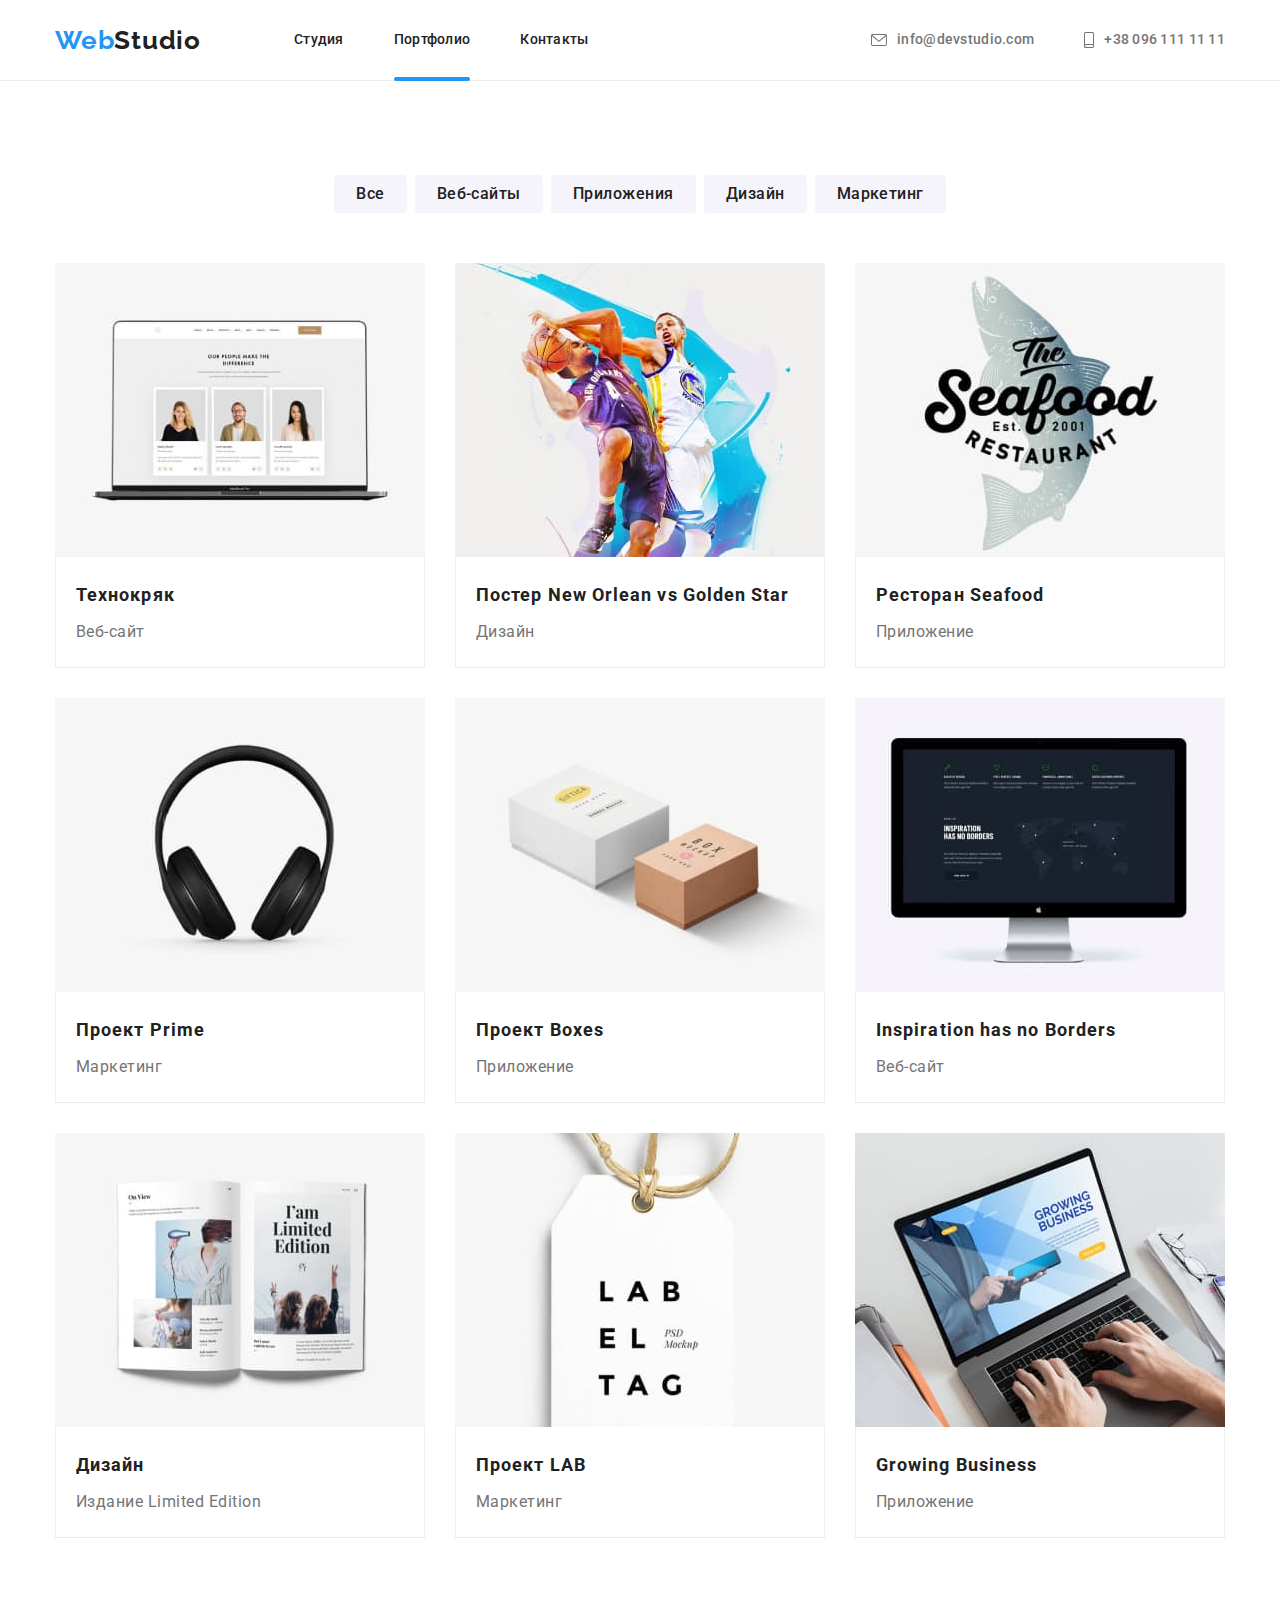
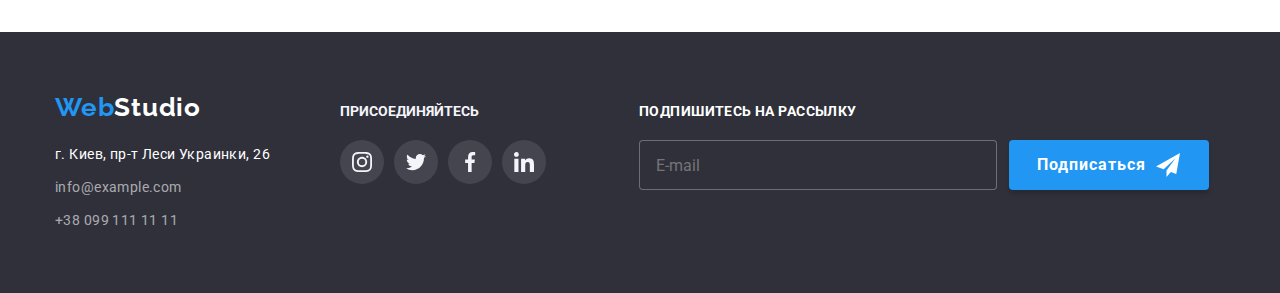
==== portfolio.html @ 57ca1002 "1111" ====
<!DOCTYPE html>
<html lang="ru">
  <head>
    <meta charset="UTF-8" />
    <meta http-equiv="X-UA-Compatible" content="IE=edge" />
    <meta name="viewport" content="width=device-width, initial-scale=1.0" />
    <link rel="preconnect" href="https://fonts.googleapis.com" />
    <link rel="preconnect" href="https://fonts.gstatic.com" crossorigin />
    <link
      href="https://fonts.googleapis.com/css2?family=Raleway:wght@700&family=Roboto:wght@400;500;700;900&display=swap"
      rel="stylesheet"
    />
    <link
      rel="stylesheet"
      href="https://cdn.jsdelivr.net/npm/modern-normalize@1.1.0/modern-normalize.min.css"
    />
    <link rel="stylesheet" href="./css/styles.css" />
    <title>Портфолио</title>
  </head>
  <body>
    <!-- Header -->
    <header class="header">
      <!-- logo -->
      <div class="header__container container">
        <nav class="page-nav">
          <a class="logo-style" href="./">Web<span class="logo-studio">Studio</span> </a>
          <!-- /Logo -->
          <ul class="menu">
            <li class="menu__item">
              <a class="menu__link" href="./index.html">Студия</a>
            </li>
            <li class="menu__item">
              <a class="menu__link current" href="./portfolio.html">Портфолио</a>
            </li>
            <li class="menu__item"><a class="menu__link" href="">Контакты</a></li>
          </ul>
        </nav>
        <ul class="contact">
          <li class="contact__item">
            <a class="contact__link" href="mailto:info@devstudio.com"
              ><svg class="contact__icon" width="16px" height="12px">
                <use href="./images/sprite/sprite.svg#email"></use></svg
              >info@devstudio.com</a
            >
          </li>
          <li class="contact__item">
            <a class="contact__link" href="tel:+380961111111"
              ><svg class="contact__icon" width="10px" height="16px">
                <use href="./images/sprite/sprite.svg#phone"></use></svg
              >+38 096 111 11 11</a
            >
          </li>
        </ul>
      </div>
    </header>
    <main>
      <section class="section">
        <div class="container">
          <h1 class="visually-hidden">Портфолио</h1>
          <ul class="btm-item">
            <li class="btm"><button class="style-btm-filter" type="button">Все</button></li>
            <li class="btm"><button class="style-btm-filter" type="button">Веб-сайты</button></li>
            <li class="btm"><button class="style-btm-filter" type="button">Приложения</button></li>
            <li class="btm"><button class="style-btm-filter" type="button">Дизайн</button></li>
            <li class="btm"><button class="style-btm-filter" type="button">Маркетинг</button></li>
          </ul>

          <ul class="content list">
            <li class="gallery-list">
              <a class="gallery-link link" href="">
                <div class="gallery-img-wrapper">
                  <img src="./images/portfolio/img.jpg" alt="ноутбук" width="370" height="295" />
                  <p class="overlay">
                    Ресурс предлагает комплексные предложения с разным уровнем функционала и
                    сервисов. Все это позволит посетителю получить исчерпывающие сведения о компании
                    или частном лице.
                  </p>
                </div>

                <div class="glr-board">
                  <h2 class="gallery-jpg">Технокряк</h2>
                  <p class="general-description">Веб-сайт</p>
                </div></a
              >
            </li>
            <li class="gallery-list">
              <a class="gallery-link link" href="">
                <div class="gallery-img-wrapper">
                  <img src="./images/portfolio/img2.jpg" alt="ноутбук" width="370" height="295" />
                  <p class="overlay">
                    Ресурс предлагает комплексные предложения с разным уровнем функционала и
                    сервисов. Все это позволит посетителю получить исчерпывающие сведения о компании
                    или частном лице.
                  </p>
                </div>
                <div class="glr-board">
                  <h2 class="gallery-jpg" lang="en">Постер New Orlean vs Golden Star</h2>
                  <p class="general-description">Дизайн</p>
                </div></a
              >
            </li>
            <li class="gallery-list">
              <a class="gallery-link link" href="">
                <div class="gallery-img-wrapper">
                  <img src="./images/portfolio/img3.jpg" alt="ноутбук" width="370" height="295" />
                  <p class="overlay">
                    Ресурс предлагает комплексные предложения с разным уровнем функционала и
                    сервисов. Все это позволит посетителю получить исчерпывающие сведения о компании
                    или частном лице.
                  </p>
                </div>
                <div class="glr-board">
                  <h2 class="gallery-jpg" lang="en">Ресторан Seafood</h2>
                  <p class="general-description">Приложение</p>
                </div></a
              >
            </li>
            <li class="gallery-list">
              <a class="gallery-link link" href="">
                <div class="gallery-img-wrapper">
                  <img src="./images/portfolio/img4.jpg" alt="ноутбук" width="370" height="295" />
                  <p class="overlay">
                    Ресурс предлагает комплексные предложения с разным уровнем функционала и
                    сервисов. Все это позволит посетителю получить исчерпывающие сведения о компании
                    или частном лице.
                  </p>
                </div>
                <div class="glr-board">
                  <h2 class="gallery-jpg" lang="en">Проект Prime</h2>
                  <p class="general-description">Маркетинг</p>
                </div></a
              >
            </li>
            <li class="gallery-list">
              <a class="gallery-link link" href="">
                <div class="gallery-img-wrapper">
                  <img src="./images/portfolio/img5.jpg" alt="ноутбук" width="370" height="295" />
                  <p class="overlay">
                    Ресурс предлагает комплексные предложения с разным уровнем функционала и
                    сервисов. Все это позволит посетителю получить исчерпывающие сведения о компании
                    или частном лице.
                  </p>
                </div>
                <div class="glr-board">
                  <h2 class="gallery-jpg" lang="en">Проект Boxes</h2>
                  <p class="general-description">Приложение</p>
                </div></a
              >
            </li>
            <li class="gallery-list">
              <a class="gallery-link link" href="">
                <div class="gallery-img-wrapper">
                  <img src="./images/portfolio/img6.jpg" alt="ноутбук" width="370" height="295" />
                  <p class="overlay">
                    Ресурс предлагает комплексные предложения с разным уровнем функционала и
                    сервисов. Все это позволит посетителю получить исчерпывающие сведения о компании
                    или частном лице.
                  </p>
                </div>
                <div class="glr-board">
                  <h2 class="gallery-jpg" lang="en">Inspiration has no Borders</h2>
                  <p class="general-description">Веб-сайт</p>
                </div></a
              >
            </li>
            <li class="gallery-list">
              <a class="gallery-link link" href="">
                <div class="gallery-img-wrapper">
                  <img src="./images/portfolio/img7.jpg" alt="ноутбук" width="370" height="295" />
                  <p class="overlay">
                    Ресурс предлагает комплексные предложения с разным уровнем функционала и
                    сервисов. Все это позволит посетителю получить исчерпывающие сведения о компании
                    или частном лице.
                  </p>
                </div>
                <div class="glr-board">
                  <h2 class="gallery-jpg">Дизайн</h2>
                  <p class="general-description" lang="en">Издание Limited Edition</p>
                </div></a
              >
            </li>
            <li class="gallery-list">
              <a class="gallery-link link" href="">
                <div class="gallery-img-wrapper">
                  <img src="./images/portfolio/img8.jpg" alt="ноутбук" width="370" height="295" />
                  <p class="overlay">
                    Ресурс предлагает комплексные предложения с разным уровнем функционала и
                    сервисов. Все это позволит посетителю получить исчерпывающие сведения о компании
                    или частном лице.
                  </p>
                </div>
                <div class="glr-board">
                  <h2 class="gallery-jpg" lang="en">Проект LAB</h2>
                  <p class="general-description">Маркетинг</p>
                </div></a
              >
            </li>
            <li class="gallery-list">
              <a class="gallery-link link" href="">
                <div class="gallery-img-wrapper">
                  <img src="./images/portfolio/img9.jpg" alt="ноутбук" width="370" height="295" />
                  <p class="overlay">
                    Ресурс предлагает комплексные предложения с разным уровнем функционала и
                    сервисов. Все это позволит посетителю получить исчерпывающие сведения о компании
                    или частном лице.
                  </p>
                </div>
                <div class="glr-board">
                  <h2 class="gallery-jpg" lang="en">Growing Business</h2>
                  <p class="general-description">Приложение</p>
                </div></a
              >
            </li>
          </ul>
        </div>
      </section>
    </main>
    <footer class="footer">
      <div class="podval container">
        <div>
          <a class="logo-style-footer link" href="/"
            >Web<span class="logo-studio-footer link">Studio</span>
          </a>
          <address class="address">
            <ul class="list">
              <li class="contact-item-footer">
                <a
                  class="contact-map link"
                  href="https://goo.gl/maps/9qmAzHa2wMczzQS48"
                  target="_blank"
                  rel="noopener noreferrer"
                >
                  г. Киев, пр-т Леси Украинки, 26
                </a>
              </li>
              <li class="contact-item-footer">
                <a class="contact-footer link" href="mailto:info@example.com">info@example.com</a>
              </li>
              <li class="contact-item-footer">
                <a class="contact-footer link" href="tel:+380991111111">+38 099 111 11 11</a>
              </li>
            </ul>
          </address>
        </div>
        <div class="fsocial-footer">
          <h3 class="fsocial-titel">присоединяйтесь</h3>
          <ul class="fsocial-list list">
            <li>
              <a href="" class="fsocial-link">
                <svg class="fsocial-icon" width="20px" height="20px">
                  <use href="./images/sprite/sprite.svg#instagram"></use>
                </svg>
              </a>
            </li>
            <li>
              <a href="" class="fsocial-link">
                <svg class="fsocial-icon" width="20px" height="20px">
                  <use href="./images/sprite/sprite.svg#twitter"></use>
                </svg>
              </a>
            </li>
            <li>
              <a href="" class="fsocial-link">
                <svg class="fsocial-icon" width="20px" height="20px">
                  <use href="./images/sprite/sprite.svg#facebook"></use>
                </svg>
              </a>
            </li>
            <li>
              <a href="" class="fsocial-link">
                <svg class="fsocial-icon" width="20px" height="20px">
                  <use href="./images/sprite/sprite.svg#linkedin"></use>
                </svg>
              </a>
            </li>
          </ul>
        </div>
        <div class="form-footer">
          <p class="mailing">подпишитесь на рассылку</p>
          <form class="subscribe">
            <input type="email" name="email" class="input-email" id="email" placeholder="E-mail" />
            <button class="btn" type="submit">
              Подписаться
              <svg class="icon-send" width="24px" height="24px">
                <use href="/images/sprite/sprite.svg#send"></use>
              </svg>
            </button>
          </form>
        </div>
      </div>
    </footer>
  </body>
</html>
---- css/styles.css ----
/* font-family: 'Raleway', sans-serif;
font-family: 'Roboto', sans-serif; */

:root {
  --primary-font: 'Roboto', sans-serif;
  --secondary-font: 'Raleway', sans-serif;
  --primary-text: #757575;
  --secondary-text: #212121;
  --accent-color: #2196f3;
  --secondary-text-white: #ffffff;
  --hover-color-btm: #188ce8;
  --primary-background-color: #ffffff;
  --secondory-background-color: #f5f4fa;
  --icon-color: #afb1b8;
  --transition-speed: 250ms cubic-bezier(0.4, 0, 0.2, 1);
}

body {
  font-family: var(--primary-font);
  color: var(--primary-text);
}
/* Utility */ /* Utility */ /* Utility */ /* Utility */ /* Utility */
a {
  text-decoration: none;
}

h1,
h2,
h3,
h4,
h5,
h6,
p {
  margin-top: 0;
  margin-bottom: 0;
}

ul,
ol {
  margin-top: 0;
  margin-bottom: 0;
  padding-left: 0;
  list-style: none;
}

img {
  display: block;
  max-width: 100%;
  height: auto;
}

button {
  cursor: pointer;
  border: 0;
}

.visually-hidden {
  position: absolute;
  white-space: nowrap;
  width: 1px;
  height: 1px;
  overflow: hidden;
  border: 0;
  padding: 0;
  clip: rect(0 0 0 0);
  clip-path: inset(50%);
  margin: -1px;
}

.container {
  width: 1200px;
  margin-left: auto;
  margin-right: auto;
  padding-left: 15px;
  padding-right: 15px;
}

/* Utility */ /* Utility */ /* Utility */ /* Utility */ /* Utility */

/* Logo */ /* Logo */ /* Logo */ /* Logo */ /* Logo */
.logo-style,
.logo-studio,
.logo-style-footer,
.logo-studio-footer {
  font-family: var(--secondary-font);
}

.logo-style {
  color: var(--accent-color);
}
.logo-studio {
  color: var(--secondary-text);
}

.logo-style-footer {
  color: var(--accent-color);
}
.logo-studio-footer {
  color: var(--secondary-text-white);
}
.logo-style {
  font-weight: 700;
  font-size: 26px;
  line-height: 1.19;
  letter-spacing: 0.03em;
}
.logo-studio {
  font-weight: 700;
  font-size: 26px;
  line-height: 1.19;
  letter-spacing: 0.03em;
}

/* /Logo */ /* /Logo */ /* /Logo */ /* /Logo */ /* /Logo */

/* header */ /* header */ /* header */ /* header */ /* header */
.menu-link:hover,
.menu-link:focus {
  color: var(--accent-color);
}

.header {
  border-bottom: 1px solid #ececec;
}

.header__container {
  display: flex;
  align-items: center;
}

.page-nav {
  display: flex;
  align-items: center;
}

.menu-link.current {
  color: var(--accent-color);
}

.current::after {
  position: absolute;
  content: '';
  left: 0;
  bottom: 0;
  border-radius: 2px;
  margin-bottom: -1px;
  width: 100%;
  height: 4px;
  background-color: var(--accent-color);
}

.menu {
  display: flex;
  align-items: center;
  margin-left: 93px;
}
.menu__link {
  display: block;
  position: relative;
  padding-top: 32px;
  padding-bottom: 32px;
  font-weight: 500;
  font-size: 14px;
  line-height: 1.14;
  letter-spacing: 0.02em;
  color: var(--secondary-text);
  transition: color var(--transition-speed);
}

.menu__item:not(:last-child) {
  margin-right: 50px;
}

/* /header */ /* /header */ /* /header */ /* /header */ /* /header */

/* Description */ /* Description */ /* Description */ /* Description */
.section {
  padding: 94px 0;
}
.description {
  display: flex;
  align-content: center;
  gap: 30px;
}
.description__item {
  width: 270px;
}

.description__icon {
  background-color: var(--secondory-background-color);
  height: 120px;
  display: flex;
  flex-wrap: wrap;
  align-content: center;
  justify-content: center;
  height: 120px;
  margin-bottom: 30px;
  border-radius: 4px;
}
.hero__titel {
  width: 696px;
  margin-left: auto;
  margin-right: auto;
  font-weight: 900;
  font-size: 44px;
  margin-bottom: 30px;
  line-height: 1.36;
  text-align: center;
  letter-spacing: 0.06em;
  text-transform: uppercase;

  color: var(--secondary-text-white);
}

.hero {
  max-width: 1600px;
  height: 600px;
  margin-left: auto;
  margin-right: auto;

  padding: 200px 0;
  text-align: center;
  background-image: linear-gradient(rgba(47, 48, 58, 0.4), rgba(47, 48, 58, 0.4)),
    url(../images/hero/hero.jpg);
  background-size: cover;
  background-color: #c4c4c4;
  background-position: center;
  background-repeat: no-repeat;
}

.hero__btm {
  display: inline-block;
  min-width: 200px;
  font-family: inherit;
  border-radius: 4px;
  padding: 10px 32px;
  border: transparent;
  font-weight: 700;
  font-size: 16px;
  line-height: 1.88;
  letter-spacing: 0.06em;
  align-items: center;
  text-align: center;
  background-color: var(--accent-color);
  color: var(--secondary-text-white);
  transition: background-color var(--transition-speed), color 250ms var(--transition-speed);
}

.hero__btm:hover,
.hero__btm:focus {
  background-color: var(--hover-color-btm);
  color: var(--secondary-text-white);
}
.description__hdr {
  margin-bottom: 10px;
  font-weight: 700;
  font-size: 14px;
  line-height: 1.14;
  letter-spacing: 0.03em;
  text-transform: uppercase;
  color: var(--secondary-text);
}

.description__text {
  font-size: 14px;
  line-height: 1.71;
  letter-spacing: 0.03em;
}

/* Description */ /* Description */ /* Description */ /* Description */

/* About */ /* About */ /* About */ /* About */ /* About */ /* About */

.about__titel {
  margin-bottom: 50px;
  font-weight: 700;
  font-size: 36px;
  line-height: 1.166;
  text-align: center;
  letter-spacing: 0.03em;
  color: var(--secondary-text);
}

.about-list {
  display: flex;
  gap: 30px;
}
.about {
  padding-top: 0;
}

.overlay-open {
  position: relative;
}

.overlay-about {
  position: absolute;
  display: flex;
  justify-content: center;
  align-items: center;
  bottom: 0;
  left: 0;
  width: 100%;
  height: 70px;
  font-weight: 700;
  font-size: 14px;
  line-height: 16px;
  text-align: center;
  letter-spacing: 0.03em;
  text-transform: uppercase;
  color: var(--secondary-text-white);
  background: rgba(47, 48, 58, 0.8);
}

/* About */ /* About */ /* About */ /* About */ /* About */ /* About */

/* Team */ /* Team */ /* Team */ /* Team */ /* Team */ /* Team */ /* Team */

.team {
  background: #f5f4fa;
}
.team-jpg {
  display: flex;
  align-content: center;
  gap: 30px;
}

.team-name {
  margin-bottom: 10px;
  font-weight: 500;
  font-size: 16px;
  line-height: 1.19;
  text-align: center;
  letter-spacing: 0.03em;
  color: var(--secondary-text);
}

.team-social-link {
  display: flex;
  justify-content: center;
  align-items: center;
  width: 44px;
  height: 44px;
  border-radius: 50%;
  background-color: var(--primary-background-color);
  transition: background-color var(--transition-speed);
}

.team-icon {
  fill: var(--icon-color);
  transition: fill var(--transition-speed);
}

.team-social-link:hover,
.team-social-link:focus {
  background: var(--accent-color);
}

.team-social-link:hover .team-icon,
.team-social-link:focus .team-icon {
  fill: var(--primary-background-color);
}

.team-social {
  display: flex;
  justify-content: center;
  gap: 10px;
}
.team-padding {
  padding-top: 30px;
  padding-bottom: 30px;
}

.team-job {
  margin-bottom: 16px;
  font-size: 16px;
  line-height: 1.19;
  text-align: center;
  letter-spacing: 0.03em;
}
.team-social-item {
  box-shadow: 0px 1px 3px rgba(0, 0, 0, 0.12), 0px 1px 1px rgba(0, 0, 0, 0.14),
    0px 2px 1px rgba(0, 0, 0, 0.2);
  border-radius: 0px 0px 4px 4px;
  background: #ffffff;
}

/* Team */ /* Team */ /* Team */ /* Team */ /* Team */ /* Team */ /* Team */

/* Client */ /* Client */ /* Client */ /* Client */ /* Client */ /* Client */
.client {
  display: flex;
  justify-content: center;
  gap: 30px;
}

.client-link {
  display: flex;
  flex-wrap: wrap;
  align-content: center;
  justify-content: center;
  border: 1px solid #afb1b8;
  border-radius: 4px;
  width: 100%;
  height: 100%;
  transition: border var(--transition-speed);
}

.client-list {
  width: 170px;
  height: 92px;
}

.client-logo {
  fill: var(--icon-color);
  transition: fill var(--transition-speed);
}

.client-link:hover .client-logo,
.client-link:focus .client-logo {
  fill: var(--accent-color);
}

.client-link:hover,
.client-link:focus {
  fill: var(--accent-color);
  border: 1px solid var(--accent-color);
}

/* Client */ /* Client */ /* Client */ /* Client */ /* Client */ /* Client */

/* contact */ /* contact */ /* contact */ /* contact */ /* contact */

.contact__link {
  display: flex;
  align-items: center;
  padding-top: 32px;
  padding-bottom: 32px;
  font-weight: 500;
  font-size: 14px;
  line-height: 1.14;
  letter-spacing: 0.02em;
  color: var(--primary-text);
  transition: color var(--transition-speed);
}

.contact {
  display: flex;
  margin-left: auto;
}

.contact__icon {
  margin-right: 10px;
  fill: currentColor;
}

.contact__item + .contact__item {
  margin-left: 50px;
}

.contact:hover,
.contact:focus {
  color: var(--accent-color);
}

.contact-footer:hover,
.contact-footer:focus {
  color: var(--accent-color);
}

.contact-map:hover,
.contact-map:focus {
  color: var(--accent-color);
}

/* contact */ /* contact */ /* contact */ /* contact */ /* contact */

/* footer */ /* footer */ /* footer */ /* footer */ /* footer */ /* footer */
.address {
  font-style: normal;
  margin-top: 20px;
}

.footer {
  background-color: #2f303a;
  padding-top: 60px;
  padding-bottom: 60px;
}

.logo-style-footer {
  display: block;
  padding: 0;
  margin-bottom: 20px;
  font-weight: 700;
  font-size: 26px;
  line-height: 1.19;
  letter-spacing: 0.03em;
}
.logo-studio-footer {
  font-weight: 700;
  font-size: 26px;
  line-height: 1.19;
  letter-spacing: 0.03em;
}

.contact-map {
  font-size: 14px;
  line-height: 1.71;
  letter-spacing: 0.03em;
  color: var(--secondary-text-white);
  transition: color var(--transition-speed);
}

.contact-footer {
  font-size: 14px;
  line-height: 1.71;
  letter-spacing: 0.03em;

  color: rgba(255, 255, 255, 0.6);
  transition: color var(--transition-speed);
}
.contact-item-footer:not(:last-child) {
  margin-bottom: 9px;
}

.podval {
  display: flex;
  align-items: baseline;
}

.fsocial-footer {
  margin-left: 70px;
}

.fsocial-titel {
  display: block;
  font-weight: 700;
  margin-bottom: 20px;
  font-size: 14px;
  line-height: 1.14;
  text-transform: uppercase;
  font-style: normal;
  color: var(--secondory-background-color);
}

.fsocial-list {
  display: flex;
  justify-content: center;
  gap: 10px;
}

.fsocial-link {
  display: flex;
  align-content: center;
  justify-content: center;
  flex-wrap: wrap;
  width: 44px;
  height: 44px;
  border-radius: 50%;
  background: rgba(255, 255, 255, 0.1);
  fill: var(--secondory-background-color);
  transition: background-color var(--transition-speed), color var(--transition-speed);
}

.fsocial-link:hover,
.fsocial-link:focus {
  background-color: var(--accent-color);
}

.form-footer {
  display: block;
  align-items: center;
  margin-left: 93px;
}

.mailing {
  display: block;
  font-weight: 700;
  font-size: 14px;
  line-height: 1.14;
  letter-spacing: 0.03em;
  text-transform: uppercase;
  color: var(--secondary-text-white);
  margin-bottom: 20px;
}

.subscribe {
  display: flex;
  align-items: center;
  justify-content: center;
}

.input-email {
  width: 358px;
  height: 50px;
  padding-left: 42px;
  background-color: #2f303a;
  border: 1px solid rgba(255, 255, 255, 0.3);
  border-radius: 4px;
  padding-top: 15px;
  padding-bottom: 15px;
  padding-left: 16px;
  color: #ffffff;
}

.input-email:focus {
  outline: none;
}

.btn {
  display: flex;
  padding: 10px 28px;
  align-self: center;
  margin: auto;
  margin-left: 12px;
  font-weight: 700;
  font-size: 16px;
  line-height: 1.88;
  border: transparent;
  border-radius: 4px;
  align-items: center;
  text-align: center;
  letter-spacing: 0.06em;
  background-color: var(--accent-color);
  color: var(--secondary-text-white);
  box-shadow: 0px 4px 4px rgba(0, 0, 0, 0.15);
  width: 200px;
  transition: background-color var(--transition-speed), color var(--transition-speed),
    box-shadow var(--transition-speed);
}

.btn:hover,
.btn:focus {
  background-color: var(--hover-color-btm);
  color: var(--secondary-text-white);
}

.icon-send {
  margin-left: 10px;
}

.footer-size {
  flex-grow: 1;
}

.text-form {
  font-weight: 700;
  font-size: 20px;
  line-height: 23px;
  text-align: center;
  letter-spacing: 0.03em;
  color: var(--secondary-text);
  margin-bottom: 12px;
}

/* footer */ /* footer */ /* footer */ /* footer */ /* footer */ /* footer */

/* PORTFOLIO */ /* PORTFOLIO */ /* PORTFOLIO */ /* PORTFOLIO */ /* PORTFOLIO */ /* PORTFOLIO */

.style-btm-filter:hover,
.style-btm-filter:focus {
  box-shadow: 0px 3px 1px rgba(0, 0, 0, 0.1), 0px 1px 2px rgba(0, 0, 0, 0.08),
    0px 2px 2px rgba(0, 0, 0, 0.12);
  border-radius: 4px;
  background-color: var(--accent-color);
  color: var(--secondary-text-white);
}

.style-btm-filter {
  background: #f5f4fa;
  border-radius: 4px;
  padding: 6px 22px 6px 22px;
  border: transparent;
  font-weight: 500;
  font-size: 16px;
  line-height: 1.62;
  text-align: center;
  letter-spacing: 0.03em;
  color: var(--secondary-text);
  transition: background-color var(--transition-speed), color var(--transition-speed),
    box-shadow var(--transition-speed);
}

.gallery-jpg {
  margin-bottom: 4px;
  font-weight: 700;
  font-size: 18px;
  line-height: 2;
  letter-spacing: 0.06em;
  color: var(--secondary-text);
}

.general-description {
  font-size: 16px;
  line-height: 1.88;
  letter-spacing: 0.03em;
  color: var(--primary-text);
}

.btm-item {
  display: flex;
  justify-content: center;
  margin-bottom: 50px;
  gap: 8px;
}
.content {
  display: flex;
  gap: 30px;
  flex-wrap: wrap;
  align-items: center;
}

.glr-board {
  border: 1px solid #eeeeee;
  border-top: none;
  padding: 20px 20px;
}

.gallery-link:hover,
.gallery-link:focus {
  display: block;
  background: #ffffff;
  box-shadow: 0px 1px 1px rgba(0, 0, 0, 0.12), 0px 4px 4px rgba(0, 0, 0, 0.06),
    1px 4px 6px rgba(0, 0, 0, 0.16);
}

.gallery-link {
  transition: box-shadow var(--transition-speed);
}

.gallery-img-wrapper {
  position: relative;
  overflow: hidden;
}

.gallery-img-wrapper {
  display: block;
}

.overlay {
  position: absolute;
  left: 0;
  top: 0;
  width: 100%;
  height: 100%;
  padding: 63px 24px;
  overflow: auto;
  font-weight: 400;
  font-size: 18px;
  line-height: 1.56;
  letter-spacing: 0.03em;
  color: var(--secondary-text-white);
  background: rgba(33, 150, 243, 0.9);
  transform: translate(0, 100%);
  transition: transform var(--transition-speed);
}

.gallery-link:hover .overlay,
.gallery-link:focus .overlay {
  transform: translate(0, 0);
}
/* PORTFOLIO */ /* PORTFOLIO */ /* PORTFOLIO */ /* PORTFOLIO */ /* PORTFOLIO */ /* PORTFOLIO */

/* modal */ /* modal */ /* modal */ /* modal */ /* modal */ /* modal */
.backdrop {
  position: fixed;
  display: flex;
  justify-content: center;
  align-items: center;
  top: 0;
  left: 0;
  z-index: 1000;
  height: 100%;
  width: 100%;
  background: rgba(0, 0, 0, 0.2);
  transition: opacity var(--transition-speed), visibility var(--transition-speed),
    transform var(--transition-speed);
}
.backdrop.is-hidden {
  opacity: 0;
  visibility: hidden;
  pointer-events: none;
  transform: scale(0.8);
}

.modal {
  position: absolute;
  top: 50%;
  left: 50%;
  transform: translate(-50%, -50%);
  width: 528px;
  height: 581px;
  background-color: var(--primary-background-color);
  box-shadow: 0px 1px 3px rgba(0, 0, 0, 0.12), 0px 1px 1px rgba(0, 0, 0, 0.14),
    0px 2px 1px rgba(0, 0, 0, 0.2);
  border-radius: 4px;
  padding: 40px;
}

.close-btm {
  position: absolute;
  display: flex;
  justify-content: center;
  align-items: center;
  top: 8px;
  right: 8px;
  width: 30px;
  height: 30px;
  border-radius: 50%;
  background-color: transparent;
  background: #ffffff;
  border: 1px solid rgba(0, 0, 0, 0.1);
  padding: 0;
}

.close-btm:hover .modal-icon-close,
.close-btm:focus .modal-icon-close {
  fill: var(--accent-color);
  transition: var(--transition-speed);
}

.modal-icon-close {
  fill: #000000;
}
/* modal */ /* modal */ /* modal */ /* modal */ /* modal */ /* modal */

/* Modal-style */ /* Modal-style */ /* Modal-style */ /* Modal-style */

.modal-form {
  display: flex;
  flex-direction: column;
}

.form-input {
  display: block;
  width: 100%;
  height: 40px;
  border: 1px solid rgba(33, 33, 33, 0.2);
  border-radius: 4px;
  padding-left: 42px;
  transition: border-color var(--transition-speed);
}

.form-name {
  display: block;
  margin-bottom: 4px;
  font-weight: 400;
  font-size: 12px;
  line-height: 1.16;
  letter-spacing: 0.01em;
  color: var(--primary-text);
}

.form-lable {
  margin-bottom: 10px;
}

.text-link {
  font-weight: 400;
  font-size: 14px;
  line-height: 1.71;
  letter-spacing: 0.03em;
  text-decoration-line: underline;
  color: var(--accent-color);
}

.form-modal-icon {
  position: relative;
  display: block;
}

.modal-icon {
  position: absolute;
  left: 12px;
  top: 50%;
  transform: translate(0, -50%);
  display: block;
  transition: fill var(--transition-speed);
}

.form-input:focus {
  outline: none;
  border-color: var(--accent-color);
}

.form-input:focus + .modal-icon {
  fill: var(--accent-color);
}

.form-texterea {
  display: block;
  resize: none;
  width: 100%;
  height: 120px;
  padding: 12px 16px;
  outline: none;
  transition: border-color var(--transition-speed);
  border-radius: 4px;
  border: 1px solid rgba(33, 33, 33, 0.2);
  margin-bottom: 20px;
}

.form-texterea::placeholder {
  font-size: 12px;
  line-height: 14px;
  letter-spacing: 0.01em;
  color: rgba(117, 117, 117, 0.5);
}

.form-texterea:focus {
  border-color: var(--accent-color);
}

.form-check-desk::before {
  display: block;
  width: 16px;
  height: 15px;
  border: 2px solid var(--secondary-text);
  content: '';
  cursor: pointer;
  margin-right: 7px;
  box-shadow: 0px 4px 4px rgba(0, 0, 0, 0.25);
  background-repeat: no-repeat;
  background-size: 16px 15px;
  transition: box-shadow var(--transition-speed);
}

.form-checkbox:checked + .form-check-desk::before {
  background-image: url(../images/sprite/check.svg);
  background-color: #2196f3;
  background-position: center;
  box-shadow: var(--transition-speed), background-image var(--transition-speed),
    background-color var(--transition-speed);
  border-color: var(--accent-color);
}

.form-checkbox:focus + .form-check-desk::before {
  border-color: var(--accent-color);
  outline: none;
  transition: border-color var(--transition-speed);
}

.form-check-desk {
  display: flex;
  align-items: center;
  justify-content: center;
  font-weight: 400;
  font-size: 14px;
  line-height: 1.71;
  letter-spacing: 0.03em;
  margin-bottom: 30px;
}

.btm-form-submit {
  display: inline-block;
  min-width: 200px;
  font-family: inherit;
  border-radius: 4px;
  padding: 10px 32px;
  border: transparent;
  font-weight: 700;
  font-size: 16px;
  line-height: 1.88;
  letter-spacing: 0.06em;
  align-self: center;
  text-align: center;
  background-color: var(--accent-color);
  color: var(--secondary-text-white);
  box-shadow: 0px 4px 4px rgba(0, 0, 0, 0.15);
  transition: background-color var(--transition-speed), color var(--transition-speed),
    box-shadow var(--transition-speed);
}

.btm-form-submit:hover,
.btm-form-submit:focus {
  background-color: var(--hover-color-btm);
  color: var(--secondary-text-white);
  box-shadow: 0px 4px 4px rgba(0, 0, 0, 0.15);
}
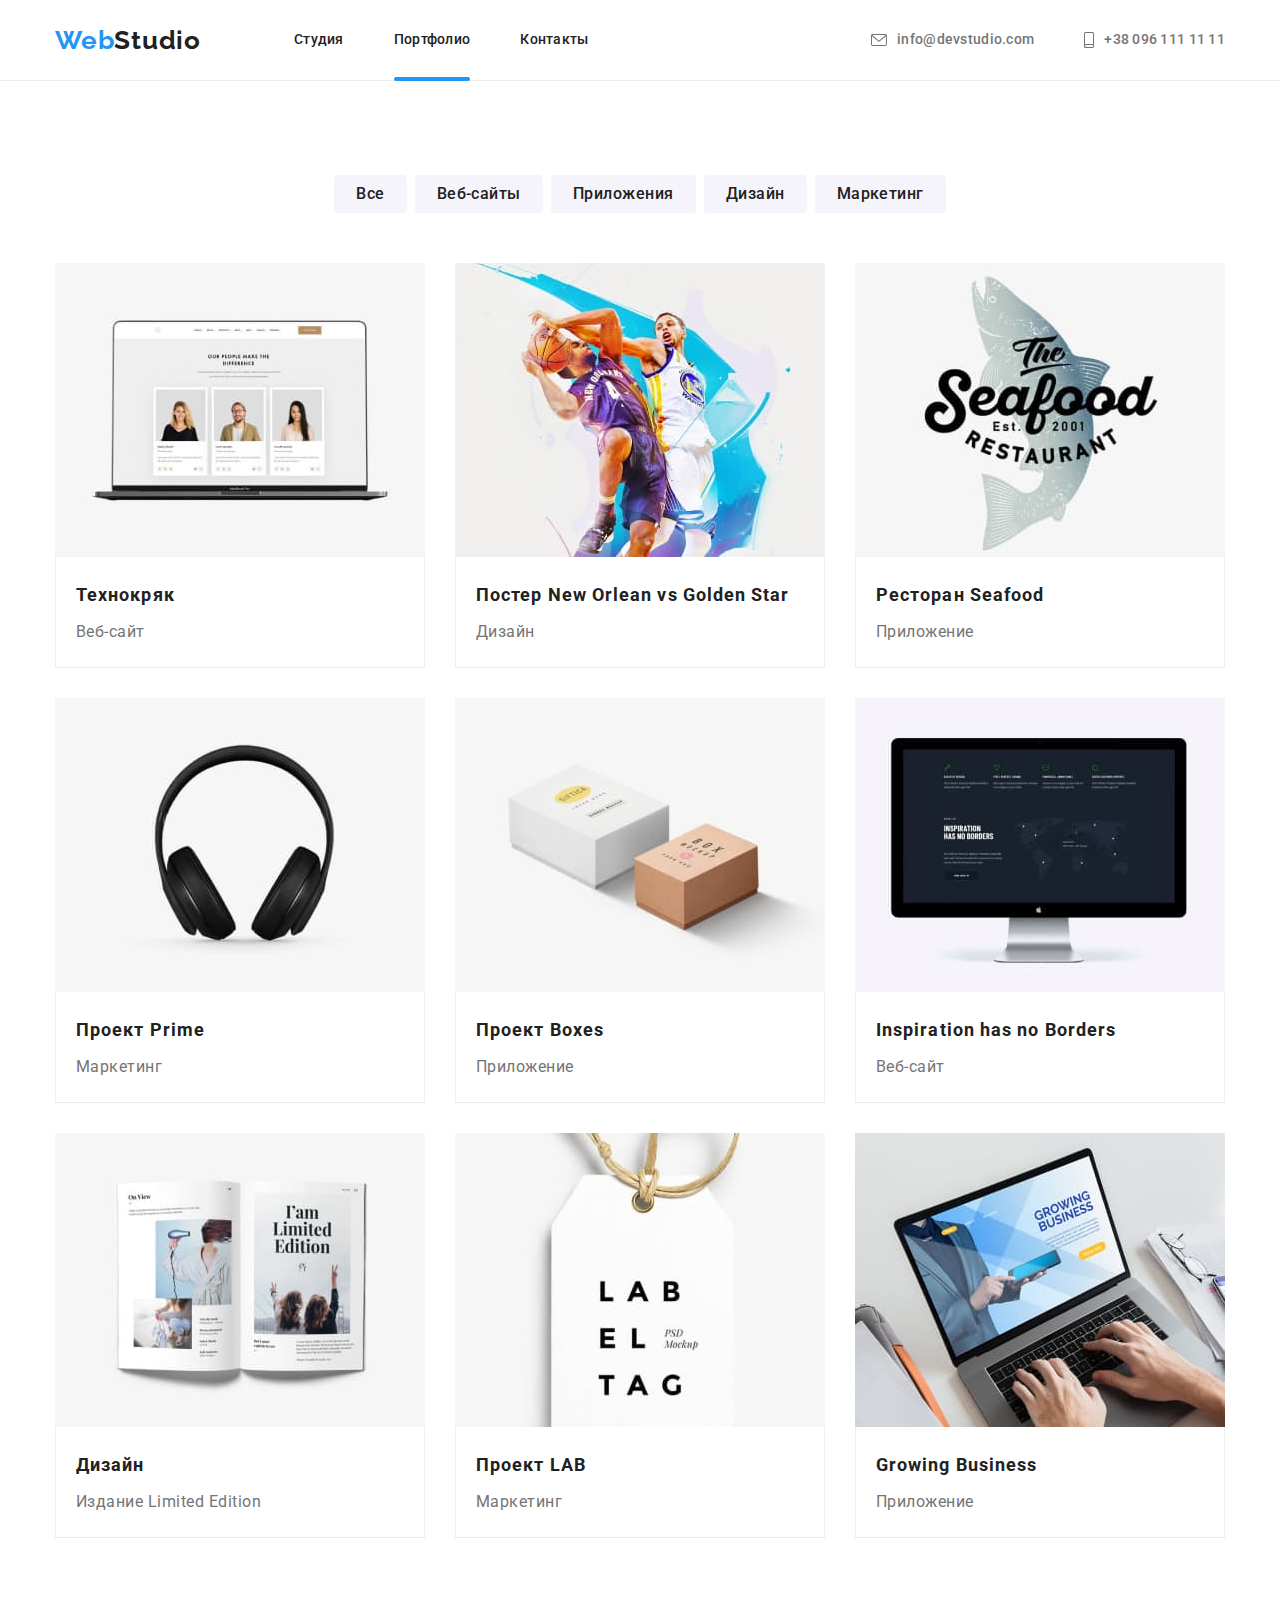
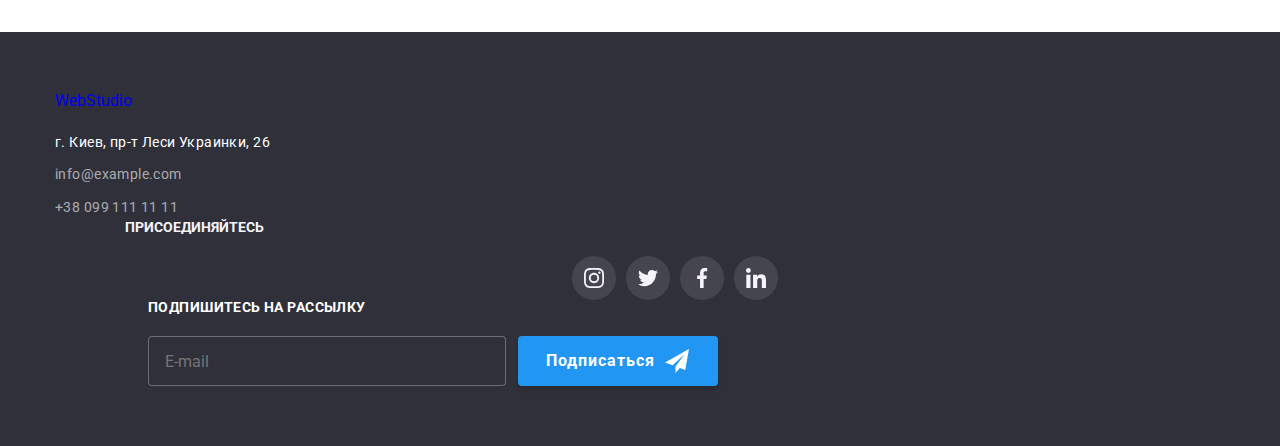
==== commit 42b735b2: "111" ====
--- a/portfolio.html
+++ b/portfolio.html
@@ -22,8 +22,8 @@
     <header class="header">
       <!-- logo -->
       <div class="header__container container">
-        <nav class="page-nav">
-          <a class="logo-style" href="./">Web<span class="logo-studio">Studio</span> </a>
+        <nav class="logo">
+          <a class="logo__style" href="./">Web<span class="logo__studio">Studio</span> </a>
           <!-- /Logo -->
           <ul class="menu">
             <li class="menu__item">
@@ -35,6 +35,7 @@
             <li class="menu__item"><a class="menu__link" href="">Контакты</a></li>
           </ul>
         </nav>
+
         <ul class="contact">
           <li class="contact__item">
             <a class="contact__link" href="mailto:info@devstudio.com"
--- a/css/styles.css
+++ b/css/styles.css
@@ -75,36 +75,40 @@
   padding-right: 15px;
 }
 
+.section {
+  padding: 94px 0;
+}
+
 /* Utility */ /* Utility */ /* Utility */ /* Utility */ /* Utility */
 
 /* Logo */ /* Logo */ /* Logo */ /* Logo */ /* Logo */
-.logo-style,
-.logo-studio,
-.logo-style-footer,
-.logo-studio-footer {
+.logo__style,
+.logo__studio,
+.footer__logo,
+.footer__logo--studio {
   font-family: var(--secondary-font);
 }
 
-.logo-style {
+.logo__style {
   color: var(--accent-color);
 }
-.logo-studio {
+.logo__studio {
   color: var(--secondary-text);
 }
 
-.logo-style-footer {
+.footer__logo {
   color: var(--accent-color);
 }
-.logo-studio-footer {
-  color: var(--secondary-text-white);
-}
-.logo-style {
+.footer__logo--studio {
+  color: var(--secondary-text-white);
+}
+.logo__style {
   font-weight: 700;
   font-size: 26px;
   line-height: 1.19;
   letter-spacing: 0.03em;
 }
-.logo-studio {
+.logo__studio {
   font-weight: 700;
   font-size: 26px;
   line-height: 1.19;
@@ -128,7 +132,7 @@
   align-items: center;
 }
 
-.page-nav {
+.logo {
   display: flex;
   align-items: center;
 }
@@ -271,7 +275,7 @@
 
 /* About */ /* About */ /* About */ /* About */ /* About */ /* About */
 
-.about__titel {
+.section__title {
   margin-bottom: 50px;
   font-weight: 700;
   font-size: 36px;
@@ -281,19 +285,24 @@
   color: var(--secondary-text);
 }
 
-.about-list {
+.about {
   display: flex;
   gap: 30px;
 }
-.about {
+
+/* .about__item:not(:last-child) {
+  margin-right: 30px;
+} */
+
+.about-padding {
   padding-top: 0;
 }
 
-.overlay-open {
+.about__img {
   position: relative;
 }
 
-.overlay-about {
+.about__text {
   position: absolute;
   display: flex;
   justify-content: center;
@@ -316,16 +325,16 @@
 
 /* Team */ /* Team */ /* Team */ /* Team */ /* Team */ /* Team */ /* Team */
 
+.team--background {
+  background: #f5f4fa;
+}
 .team {
-  background: #f5f4fa;
-}
-.team-jpg {
   display: flex;
   align-content: center;
   gap: 30px;
 }
 
-.team-name {
+.team__name {
   margin-bottom: 10px;
   font-weight: 500;
   font-size: 16px;
@@ -335,7 +344,7 @@
   color: var(--secondary-text);
 }
 
-.team-social-link {
+.team__link {
   display: flex;
   justify-content: center;
   align-items: center;
@@ -346,39 +355,39 @@
   transition: background-color var(--transition-speed);
 }
 
-.team-icon {
+.team__svg {
   fill: var(--icon-color);
   transition: fill var(--transition-speed);
 }
 
-.team-social-link:hover,
-.team-social-link:focus {
+.team__link:hover,
+.team__link:focus {
   background: var(--accent-color);
 }
 
-.team-social-link:hover .team-icon,
-.team-social-link:focus .team-icon {
+.team__link:hover .team__svg,
+.team__link:focus .team__svg {
   fill: var(--primary-background-color);
 }
 
-.team-social {
+.team__social {
   display: flex;
   justify-content: center;
   gap: 10px;
 }
-.team-padding {
+.team__card {
   padding-top: 30px;
   padding-bottom: 30px;
 }
 
-.team-job {
+.team__job {
   margin-bottom: 16px;
   font-size: 16px;
   line-height: 1.19;
   text-align: center;
   letter-spacing: 0.03em;
 }
-.team-social-item {
+.team__item {
   box-shadow: 0px 1px 3px rgba(0, 0, 0, 0.12), 0px 1px 1px rgba(0, 0, 0, 0.14),
     0px 2px 1px rgba(0, 0, 0, 0.2);
   border-radius: 0px 0px 4px 4px;
@@ -394,7 +403,7 @@
   gap: 30px;
 }
 
-.client-link {
+.client__link {
   display: flex;
   flex-wrap: wrap;
   align-content: center;
@@ -406,23 +415,23 @@
   transition: border var(--transition-speed);
 }
 
-.client-list {
+.client__list {
   width: 170px;
   height: 92px;
 }
 
-.client-logo {
+.client__logo {
   fill: var(--icon-color);
   transition: fill var(--transition-speed);
 }
 
-.client-link:hover .client-logo,
-.client-link:focus .client-logo {
+.client__link:hover .client__logo,
+.client__link:focus .client__logo {
   fill: var(--accent-color);
 }
 
-.client-link:hover,
-.client-link:focus {
+.client__link:hover,
+.client__link:focus {
   fill: var(--accent-color);
   border: 1px solid var(--accent-color);
 }
@@ -487,7 +496,7 @@
   padding-bottom: 60px;
 }
 
-.logo-style-footer {
+.footer__logo {
   display: block;
   padding: 0;
   margin-bottom: 20px;
@@ -496,7 +505,7 @@
   line-height: 1.19;
   letter-spacing: 0.03em;
 }
-.logo-studio-footer {
+.footer__logo--studio {
   font-weight: 700;
   font-size: 26px;
   line-height: 1.19;
@@ -523,7 +532,7 @@
   margin-bottom: 9px;
 }
 
-.podval {
+.footer__row {
   display: flex;
   align-items: baseline;
 }
@@ -639,7 +648,7 @@
   margin-left: 10px;
 }
 
-.footer-size {
+.footer__size {
   flex-grow: 1;
 }
 
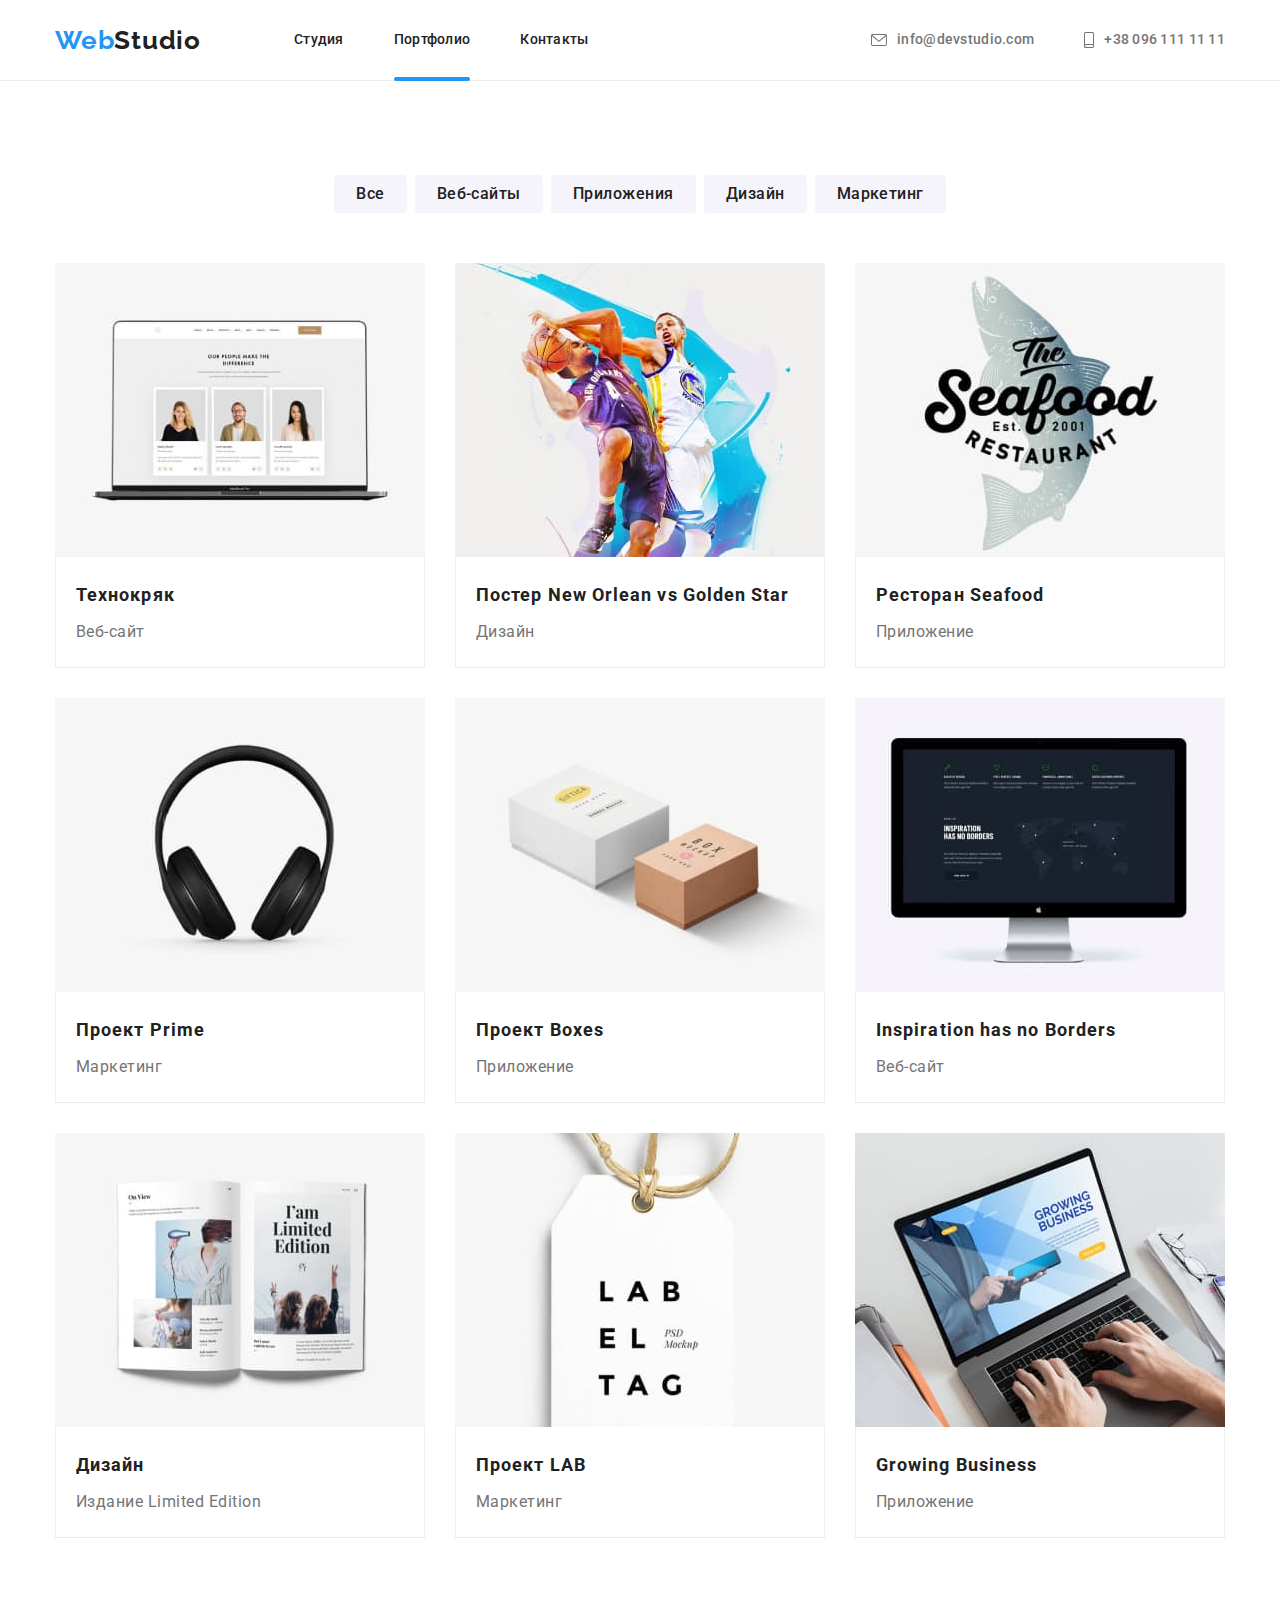
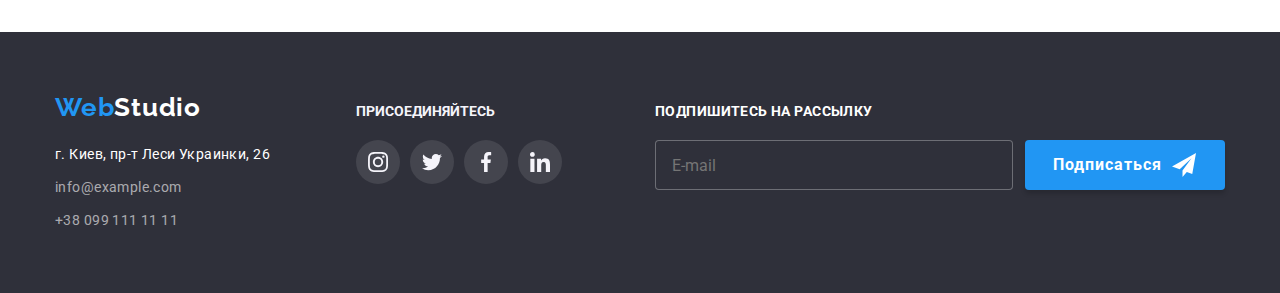
==== commit 7a34faf1: "footer" ====
--- a/portfolio.html
+++ b/portfolio.html
@@ -217,16 +217,14 @@
       </section>
     </main>
     <footer class="footer">
-      <div class="podval container">
-        <div>
-          <a class="logo-style-footer link" href="/"
-            >Web<span class="logo-studio-footer link">Studio</span>
-          </a>
+      <div class="footer__row container">
+        <div class="footer__size">
+          <a class="footer__logo" href="/">Web<span class="footer__logo--studio">Studio</span> </a>
           <address class="address">
-            <ul class="list">
-              <li class="contact-item-footer">
+            <ul>
+              <li class="footer__item">
                 <a
-                  class="contact-map link"
+                  class="footer__map"
                   href="https://goo.gl/maps/9qmAzHa2wMczzQS48"
                   target="_blank"
                   rel="noopener noreferrer"
@@ -234,56 +232,62 @@
                   г. Киев, пр-т Леси Украинки, 26
                 </a>
               </li>
-              <li class="contact-item-footer">
-                <a class="contact-footer link" href="mailto:info@example.com">info@example.com</a>
+              <li class="footer__item">
+                <a class="footer__contact" href="mailto:info@example.com">info@example.com</a>
               </li>
-              <li class="contact-item-footer">
-                <a class="contact-footer link" href="tel:+380991111111">+38 099 111 11 11</a>
+              <li class="footer__item">
+                <a class="footer__contact" href="tel:+380991111111">+38 099 111 11 11</a>
               </li>
             </ul>
           </address>
         </div>
-        <div class="fsocial-footer">
-          <h3 class="fsocial-titel">присоединяйтесь</h3>
-          <ul class="fsocial-list list">
-            <li>
-              <a href="" class="fsocial-link">
-                <svg class="fsocial-icon" width="20px" height="20px">
+        <div class="footer__social">
+          <h3 class="footer__titel">присоединяйтесь</h3>
+          <ul class="footer__list">
+            <li>
+              <a href="" class="footer__link">
+                <svg class="footer__icon" width="20px" height="20px">
                   <use href="./images/sprite/sprite.svg#instagram"></use>
                 </svg>
               </a>
             </li>
             <li>
-              <a href="" class="fsocial-link">
-                <svg class="fsocial-icon" width="20px" height="20px">
+              <a href="" class="footer__link">
+                <svg class="footer__icon" width="20px" height="20px">
                   <use href="./images/sprite/sprite.svg#twitter"></use>
                 </svg>
               </a>
             </li>
             <li>
-              <a href="" class="fsocial-link">
-                <svg class="fsocial-icon" width="20px" height="20px">
+              <a href="" class="footer__link">
+                <svg class="footer__icon" width="20px" height="20px">
                   <use href="./images/sprite/sprite.svg#facebook"></use>
                 </svg>
               </a>
             </li>
             <li>
-              <a href="" class="fsocial-link">
-                <svg class="fsocial-icon" width="20px" height="20px">
+              <a href="" class="footer__link">
+                <svg class="footer__icon" width="20px" height="20px">
                   <use href="./images/sprite/sprite.svg#linkedin"></use>
                 </svg>
               </a>
             </li>
           </ul>
         </div>
-        <div class="form-footer">
-          <p class="mailing">подпишитесь на рассылку</p>
+        <div class="footer__form">
+          <p class="footer__mailing">подпишитесь на рассылку</p>
           <form class="subscribe">
-            <input type="email" name="email" class="input-email" id="email" placeholder="E-mail" />
+            <input
+              type="email"
+              name="email"
+              class="subscribe__email"
+              id="email"
+              placeholder="E-mail"
+            />
             <button class="btn" type="submit">
               Подписаться
-              <svg class="icon-send" width="24px" height="24px">
-                <use href="/images/sprite/sprite.svg#send"></use>
+              <svg class="subscribe__icon" width="24px" height="24px">
+                <use href="./images/sprite/sprite.svg#send"></use>
               </svg>
             </button>
           </form>
--- a/css/styles.css
+++ b/css/styles.css
@@ -294,7 +294,7 @@
   margin-right: 30px;
 } */
 
-.about-padding {
+.about--padding {
   padding-top: 0;
 }
 
@@ -472,13 +472,13 @@
   color: var(--accent-color);
 }
 
-.contact-footer:hover,
-.contact-footer:focus {
+.footer__contact:hover,
+.footer__contact:focus {
   color: var(--accent-color);
 }
 
-.contact-map:hover,
-.contact-map:focus {
+.footer__map:hover,
+.footer__map:focus {
   color: var(--accent-color);
 }
 
@@ -512,7 +512,7 @@
   letter-spacing: 0.03em;
 }
 
-.contact-map {
+.footer__map {
   font-size: 14px;
   line-height: 1.71;
   letter-spacing: 0.03em;
@@ -520,7 +520,7 @@
   transition: color var(--transition-speed);
 }
 
-.contact-footer {
+.footer__contact {
   font-size: 14px;
   line-height: 1.71;
   letter-spacing: 0.03em;
@@ -528,7 +528,7 @@
   color: rgba(255, 255, 255, 0.6);
   transition: color var(--transition-speed);
 }
-.contact-item-footer:not(:last-child) {
+.footer__item:not(:last-child) {
   margin-bottom: 9px;
 }
 
@@ -537,11 +537,11 @@
   align-items: baseline;
 }
 
-.fsocial-footer {
+.footer__social {
   margin-left: 70px;
 }
 
-.fsocial-titel {
+.footer__titel {
   display: block;
   font-weight: 700;
   margin-bottom: 20px;
@@ -552,13 +552,13 @@
   color: var(--secondory-background-color);
 }
 
-.fsocial-list {
+.footer__list {
   display: flex;
   justify-content: center;
   gap: 10px;
 }
 
-.fsocial-link {
+.footer__link {
   display: flex;
   align-content: center;
   justify-content: center;
@@ -571,18 +571,18 @@
   transition: background-color var(--transition-speed), color var(--transition-speed);
 }
 
-.fsocial-link:hover,
-.fsocial-link:focus {
+.footer__link:hover,
+.footer__link:focus {
   background-color: var(--accent-color);
 }
 
-.form-footer {
+.footer__form {
   display: block;
   align-items: center;
   margin-left: 93px;
 }
 
-.mailing {
+.footer__mailing {
   display: block;
   font-weight: 700;
   font-size: 14px;
@@ -599,7 +599,7 @@
   justify-content: center;
 }
 
-.input-email {
+.subscribe__email {
   width: 358px;
   height: 50px;
   padding-left: 42px;
@@ -612,7 +612,7 @@
   color: #ffffff;
 }
 
-.input-email:focus {
+.subscribe__email:focus {
   outline: none;
 }
 
@@ -644,7 +644,7 @@
   color: var(--secondary-text-white);
 }
 
-.icon-send {
+.subscribe__icon {
   margin-left: 10px;
 }
 
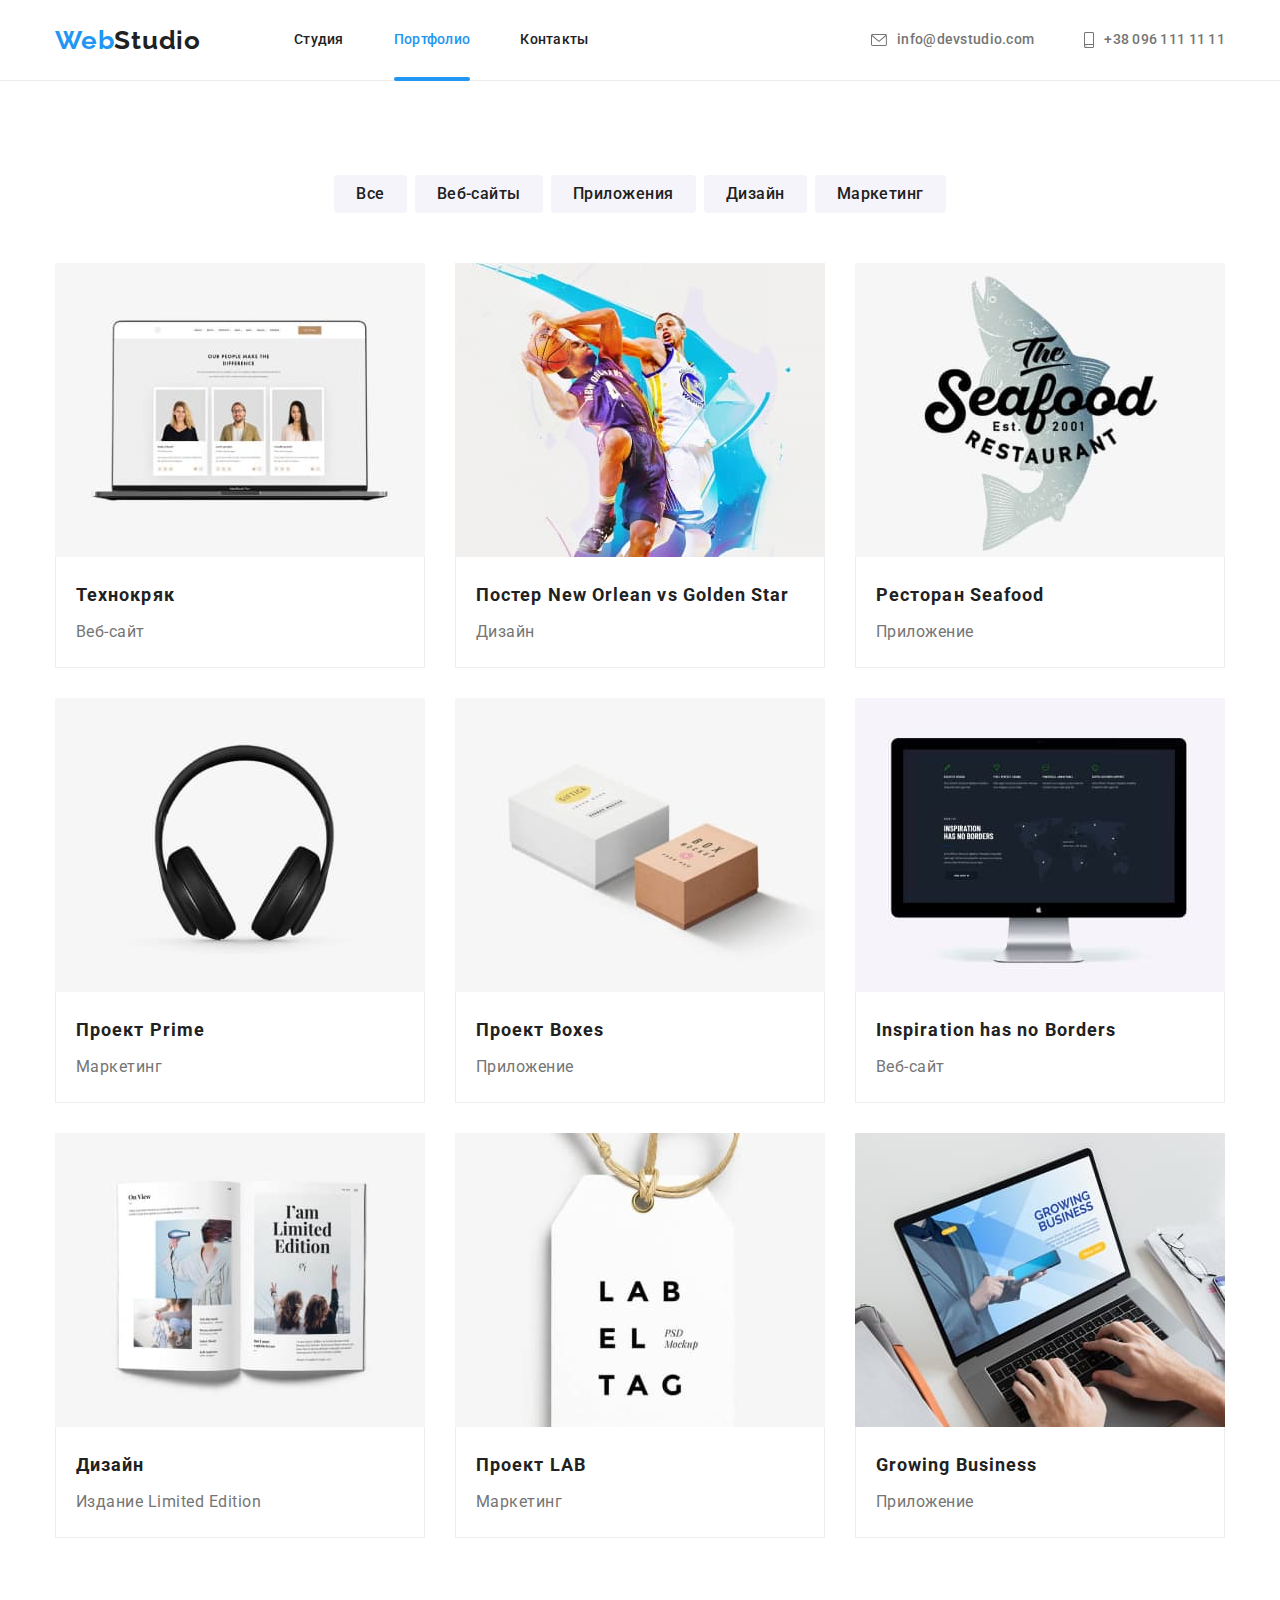
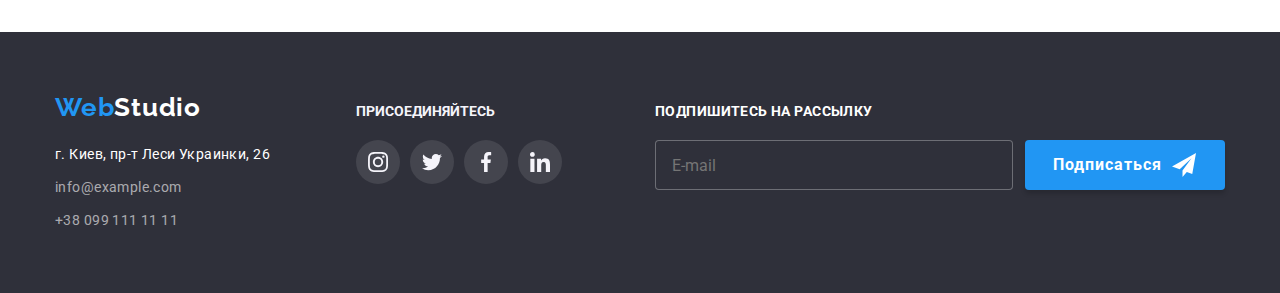
==== commit ec5d0c5e: "bem" ====
--- a/portfolio.html
+++ b/portfolio.html
@@ -58,157 +58,167 @@
       <section class="section">
         <div class="container">
           <h1 class="visually-hidden">Портфолио</h1>
-          <ul class="btm-item">
-            <li class="btm"><button class="style-btm-filter" type="button">Все</button></li>
-            <li class="btm"><button class="style-btm-filter" type="button">Веб-сайты</button></li>
-            <li class="btm"><button class="style-btm-filter" type="button">Приложения</button></li>
-            <li class="btm"><button class="style-btm-filter" type="button">Дизайн</button></li>
-            <li class="btm"><button class="style-btm-filter" type="button">Маркетинг</button></li>
+          <ul class="button">
+            <li class="button__item">
+              <button class="button__filter" type="button">Все</button>
+            </li>
+            <li class="button__item">
+              <button class="button__filter" type="button">Веб-сайты</button>
+            </li>
+            <li class="button__item">
+              <button class="button__filter" type="button">Приложения</button>
+            </li>
+            <li class="button__item">
+              <button class="button__filter" type="button">Дизайн</button>
+            </li>
+            <li class="button__item">
+              <button class="button__filter" type="button">Маркетинг</button>
+            </li>
           </ul>
 
-          <ul class="content list">
-            <li class="gallery-list">
-              <a class="gallery-link link" href="">
-                <div class="gallery-img-wrapper">
+          <ul class="content">
+            <li class="gallery">
+              <a class="gallery__link" href="">
+                <div class="gallery__wrapper">
                   <img src="./images/portfolio/img.jpg" alt="ноутбук" width="370" height="295" />
-                  <p class="overlay">
+                  <p class="gallery__overlay">
                     Ресурс предлагает комплексные предложения с разным уровнем функционала и
                     сервисов. Все это позволит посетителю получить исчерпывающие сведения о компании
                     или частном лице.
                   </p>
                 </div>
 
-                <div class="glr-board">
-                  <h2 class="gallery-jpg">Технокряк</h2>
-                  <p class="general-description">Веб-сайт</p>
-                </div></a
-              >
-            </li>
-            <li class="gallery-list">
-              <a class="gallery-link link" href="">
-                <div class="gallery-img-wrapper">
+                <div class="gallery__card">
+                  <h2 class="gallery__img">Технокряк</h2>
+                  <p class="gallery__text">Веб-сайт</p>
+                </div></a
+              >
+            </li>
+            <li class="gallery">
+              <a class="gallery__link" href="">
+                <div class="gallery__wrapper">
                   <img src="./images/portfolio/img2.jpg" alt="ноутбук" width="370" height="295" />
-                  <p class="overlay">
-                    Ресурс предлагает комплексные предложения с разным уровнем функционала и
-                    сервисов. Все это позволит посетителю получить исчерпывающие сведения о компании
-                    или частном лице.
-                  </p>
-                </div>
-                <div class="glr-board">
-                  <h2 class="gallery-jpg" lang="en">Постер New Orlean vs Golden Star</h2>
-                  <p class="general-description">Дизайн</p>
-                </div></a
-              >
-            </li>
-            <li class="gallery-list">
-              <a class="gallery-link link" href="">
-                <div class="gallery-img-wrapper">
+                  <p class="gallery__overlay">
+                    Ресурс предлагает комплексные предложения с разным уровнем функционала и
+                    сервисов. Все это позволит посетителю получить исчерпывающие сведения о компании
+                    или частном лице.
+                  </p>
+                </div>
+                <div class="gallery__card">
+                  <h2 class="gallery__img" lang="en">Постер New Orlean vs Golden Star</h2>
+                  <p class="gallery__text">Дизайн</p>
+                </div></a
+              >
+            </li>
+            <li class="gallery">
+              <a class="gallery__link" href="">
+                <div class="gallery__wrapper">
                   <img src="./images/portfolio/img3.jpg" alt="ноутбук" width="370" height="295" />
-                  <p class="overlay">
-                    Ресурс предлагает комплексные предложения с разным уровнем функционала и
-                    сервисов. Все это позволит посетителю получить исчерпывающие сведения о компании
-                    или частном лице.
-                  </p>
-                </div>
-                <div class="glr-board">
-                  <h2 class="gallery-jpg" lang="en">Ресторан Seafood</h2>
-                  <p class="general-description">Приложение</p>
-                </div></a
-              >
-            </li>
-            <li class="gallery-list">
-              <a class="gallery-link link" href="">
-                <div class="gallery-img-wrapper">
+                  <p class="gallery__overlay">
+                    Ресурс предлагает комплексные предложения с разным уровнем функционала и
+                    сервисов. Все это позволит посетителю получить исчерпывающие сведения о компании
+                    или частном лице.
+                  </p>
+                </div>
+                <div class="gallery__card">
+                  <h2 class="gallery__img" lang="en">Ресторан Seafood</h2>
+                  <p class="gallery__text">Приложение</p>
+                </div></a
+              >
+            </li>
+            <li class="gallery">
+              <a class="gallery__link" href="">
+                <div class="gallery__wrapper">
                   <img src="./images/portfolio/img4.jpg" alt="ноутбук" width="370" height="295" />
-                  <p class="overlay">
-                    Ресурс предлагает комплексные предложения с разным уровнем функционала и
-                    сервисов. Все это позволит посетителю получить исчерпывающие сведения о компании
-                    или частном лице.
-                  </p>
-                </div>
-                <div class="glr-board">
-                  <h2 class="gallery-jpg" lang="en">Проект Prime</h2>
-                  <p class="general-description">Маркетинг</p>
-                </div></a
-              >
-            </li>
-            <li class="gallery-list">
-              <a class="gallery-link link" href="">
-                <div class="gallery-img-wrapper">
+                  <p class="gallery__overlay">
+                    Ресурс предлагает комплексные предложения с разным уровнем функционала и
+                    сервисов. Все это позволит посетителю получить исчерпывающие сведения о компании
+                    или частном лице.
+                  </p>
+                </div>
+                <div class="gallery__card">
+                  <h2 class="gallery__img" lang="en">Проект Prime</h2>
+                  <p class="gallery__text">Маркетинг</p>
+                </div></a
+              >
+            </li>
+            <li class="gallery">
+              <a class="gallery__link" href="">
+                <div class="gallery__wrapper">
                   <img src="./images/portfolio/img5.jpg" alt="ноутбук" width="370" height="295" />
-                  <p class="overlay">
-                    Ресурс предлагает комплексные предложения с разным уровнем функционала и
-                    сервисов. Все это позволит посетителю получить исчерпывающие сведения о компании
-                    или частном лице.
-                  </p>
-                </div>
-                <div class="glr-board">
-                  <h2 class="gallery-jpg" lang="en">Проект Boxes</h2>
-                  <p class="general-description">Приложение</p>
-                </div></a
-              >
-            </li>
-            <li class="gallery-list">
-              <a class="gallery-link link" href="">
-                <div class="gallery-img-wrapper">
+                  <p class="gallery__overlay">
+                    Ресурс предлагает комплексные предложения с разным уровнем функционала и
+                    сервисов. Все это позволит посетителю получить исчерпывающие сведения о компании
+                    или частном лице.
+                  </p>
+                </div>
+                <div class="gallery__card">
+                  <h2 class="gallery__img" lang="en">Проект Boxes</h2>
+                  <p class="gallery__text">Приложение</p>
+                </div></a
+              >
+            </li>
+            <li class="gallery">
+              <a class="gallery__link" href="">
+                <div class="gallery__wrapper">
                   <img src="./images/portfolio/img6.jpg" alt="ноутбук" width="370" height="295" />
-                  <p class="overlay">
-                    Ресурс предлагает комплексные предложения с разным уровнем функционала и
-                    сервисов. Все это позволит посетителю получить исчерпывающие сведения о компании
-                    или частном лице.
-                  </p>
-                </div>
-                <div class="glr-board">
-                  <h2 class="gallery-jpg" lang="en">Inspiration has no Borders</h2>
-                  <p class="general-description">Веб-сайт</p>
-                </div></a
-              >
-            </li>
-            <li class="gallery-list">
-              <a class="gallery-link link" href="">
-                <div class="gallery-img-wrapper">
+                  <p class="gallery__overlay">
+                    Ресурс предлагает комплексные предложения с разным уровнем функционала и
+                    сервисов. Все это позволит посетителю получить исчерпывающие сведения о компании
+                    или частном лице.
+                  </p>
+                </div>
+                <div class="gallery__card">
+                  <h2 class="gallery__img" lang="en">Inspiration has no Borders</h2>
+                  <p class="gallery__text">Веб-сайт</p>
+                </div></a
+              >
+            </li>
+            <li class="gallery">
+              <a class="gallery__link" href="">
+                <div class="gallery__wrapper">
                   <img src="./images/portfolio/img7.jpg" alt="ноутбук" width="370" height="295" />
-                  <p class="overlay">
-                    Ресурс предлагает комплексные предложения с разным уровнем функционала и
-                    сервисов. Все это позволит посетителю получить исчерпывающие сведения о компании
-                    или частном лице.
-                  </p>
-                </div>
-                <div class="glr-board">
-                  <h2 class="gallery-jpg">Дизайн</h2>
-                  <p class="general-description" lang="en">Издание Limited Edition</p>
-                </div></a
-              >
-            </li>
-            <li class="gallery-list">
-              <a class="gallery-link link" href="">
-                <div class="gallery-img-wrapper">
+                  <p class="gallery__overlay">
+                    Ресурс предлагает комплексные предложения с разным уровнем функционала и
+                    сервисов. Все это позволит посетителю получить исчерпывающие сведения о компании
+                    или частном лице.
+                  </p>
+                </div>
+                <div class="gallery__card">
+                  <h2 class="gallery__img">Дизайн</h2>
+                  <p class="gallery__text" lang="en">Издание Limited Edition</p>
+                </div></a
+              >
+            </li>
+            <li class="gallery">
+              <a class="gallery__link" href="">
+                <div class="gallery__wrapper">
                   <img src="./images/portfolio/img8.jpg" alt="ноутбук" width="370" height="295" />
-                  <p class="overlay">
-                    Ресурс предлагает комплексные предложения с разным уровнем функционала и
-                    сервисов. Все это позволит посетителю получить исчерпывающие сведения о компании
-                    или частном лице.
-                  </p>
-                </div>
-                <div class="glr-board">
-                  <h2 class="gallery-jpg" lang="en">Проект LAB</h2>
-                  <p class="general-description">Маркетинг</p>
-                </div></a
-              >
-            </li>
-            <li class="gallery-list">
-              <a class="gallery-link link" href="">
-                <div class="gallery-img-wrapper">
+                  <p class="gallery__overlay">
+                    Ресурс предлагает комплексные предложения с разным уровнем функционала и
+                    сервисов. Все это позволит посетителю получить исчерпывающие сведения о компании
+                    или частном лице.
+                  </p>
+                </div>
+                <div class="gallery__card">
+                  <h2 class="gallery__img" lang="en">Проект LAB</h2>
+                  <p class="gallery__text">Маркетинг</p>
+                </div></a
+              >
+            </li>
+            <li class="gallery">
+              <a class="gallery__link" href="">
+                <div class="gallery__wrapper">
                   <img src="./images/portfolio/img9.jpg" alt="ноутбук" width="370" height="295" />
-                  <p class="overlay">
-                    Ресурс предлагает комплексные предложения с разным уровнем функционала и
-                    сервисов. Все это позволит посетителю получить исчерпывающие сведения о компании
-                    или частном лице.
-                  </p>
-                </div>
-                <div class="glr-board">
-                  <h2 class="gallery-jpg" lang="en">Growing Business</h2>
-                  <p class="general-description">Приложение</p>
+                  <p class="gallery__overlay">
+                    Ресурс предлагает комплексные предложения с разным уровнем функционала и
+                    сервисов. Все это позволит посетителю получить исчерпывающие сведения о компании
+                    или частном лице.
+                  </p>
+                </div>
+                <div class="gallery__card">
+                  <h2 class="gallery__img" lang="en">Growing Business</h2>
+                  <p class="gallery__text">Приложение</p>
                 </div></a
               >
             </li>
@@ -284,7 +294,7 @@
               id="email"
               placeholder="E-mail"
             />
-            <button class="btn" type="submit">
+            <button class="subscribe__btn" type="submit">
               Подписаться
               <svg class="subscribe__icon" width="24px" height="24px">
                 <use href="./images/sprite/sprite.svg#send"></use>
--- a/css/styles.css
+++ b/css/styles.css
@@ -12,7 +12,7 @@
   --primary-background-color: #ffffff;
   --secondory-background-color: #f5f4fa;
   --icon-color: #afb1b8;
-  --transition-speed: 250ms cubic-bezier(0.4, 0, 0.2, 1);
+  --transition-speed: 3000ms cubic-bezier(0.4, 0, 0.2, 1);
 }
 
 body {
@@ -118,8 +118,8 @@
 /* /Logo */ /* /Logo */ /* /Logo */ /* /Logo */ /* /Logo */
 
 /* header */ /* header */ /* header */ /* header */ /* header */
-.menu-link:hover,
-.menu-link:focus {
+.menu__link:hover,
+.menu__link:focus {
   color: var(--accent-color);
 }
 
@@ -137,7 +137,7 @@
   align-items: center;
 }
 
-.menu-link.current {
+.menu__link.current {
   color: var(--accent-color);
 }
 
@@ -467,8 +467,8 @@
   margin-left: 50px;
 }
 
-.contact:hover,
-.contact:focus {
+.contact__link:hover,
+.contact__link:focus {
   color: var(--accent-color);
 }
 
@@ -616,7 +616,7 @@
   outline: none;
 }
 
-.btn {
+.subscribe__btn {
   display: flex;
   padding: 10px 28px;
   align-self: center;
@@ -638,8 +638,8 @@
     box-shadow var(--transition-speed);
 }
 
-.btn:hover,
-.btn:focus {
+.subscribe__btn:hover,
+.subscribe__btn:focus {
   background-color: var(--hover-color-btm);
   color: var(--secondary-text-white);
 }
@@ -652,7 +652,7 @@
   flex-grow: 1;
 }
 
-.text-form {
+.form__text {
   font-weight: 700;
   font-size: 20px;
   line-height: 23px;
@@ -666,8 +666,8 @@
 
 /* PORTFOLIO */ /* PORTFOLIO */ /* PORTFOLIO */ /* PORTFOLIO */ /* PORTFOLIO */ /* PORTFOLIO */
 
-.style-btm-filter:hover,
-.style-btm-filter:focus {
+.button__filter:hover,
+.button__filter:focus {
   box-shadow: 0px 3px 1px rgba(0, 0, 0, 0.1), 0px 1px 2px rgba(0, 0, 0, 0.08),
     0px 2px 2px rgba(0, 0, 0, 0.12);
   border-radius: 4px;
@@ -675,7 +675,7 @@
   color: var(--secondary-text-white);
 }
 
-.style-btm-filter {
+.button__filter {
   background: #f5f4fa;
   border-radius: 4px;
   padding: 6px 22px 6px 22px;
@@ -690,7 +690,7 @@
     box-shadow var(--transition-speed);
 }
 
-.gallery-jpg {
+.gallery__img {
   margin-bottom: 4px;
   font-weight: 700;
   font-size: 18px;
@@ -699,14 +699,14 @@
   color: var(--secondary-text);
 }
 
-.general-description {
+.gallery__text {
   font-size: 16px;
   line-height: 1.88;
   letter-spacing: 0.03em;
   color: var(--primary-text);
 }
 
-.btm-item {
+.button {
   display: flex;
   justify-content: center;
   margin-bottom: 50px;
@@ -719,34 +719,31 @@
   align-items: center;
 }
 
-.glr-board {
+.gallery__card {
   border: 1px solid #eeeeee;
   border-top: none;
   padding: 20px 20px;
 }
 
-.gallery-link:hover,
-.gallery-link:focus {
+.gallery__link:hover,
+.gallery__link:focus {
   display: block;
   background: #ffffff;
   box-shadow: 0px 1px 1px rgba(0, 0, 0, 0.12), 0px 4px 4px rgba(0, 0, 0, 0.06),
     1px 4px 6px rgba(0, 0, 0, 0.16);
 }
 
-.gallery-link {
+.gallery__link {
   transition: box-shadow var(--transition-speed);
 }
 
-.gallery-img-wrapper {
+.gallery__wrapper {
   position: relative;
   overflow: hidden;
-}
-
-.gallery-img-wrapper {
-  display: block;
-}
-
-.overlay {
+  display: block;
+}
+
+.gallery__overlay {
   position: absolute;
   left: 0;
   top: 0;
@@ -764,8 +761,8 @@
   transition: transform var(--transition-speed);
 }
 
-.gallery-link:hover .overlay,
-.gallery-link:focus .overlay {
+.gallery__link:hover .gallery__overlay,
+.gallery__link:focus .gallery__overlay {
   transform: translate(0, 0);
 }
 /* PORTFOLIO */ /* PORTFOLIO */ /* PORTFOLIO */ /* PORTFOLIO */ /* PORTFOLIO */ /* PORTFOLIO */
@@ -792,7 +789,7 @@
   transform: scale(0.8);
 }
 
-.modal {
+.backdrop__modal {
   position: absolute;
   top: 50%;
   left: 50%;
@@ -806,7 +803,7 @@
   padding: 40px;
 }
 
-.close-btm {
+.backdrop__close {
   position: absolute;
   display: flex;
   justify-content: center;
@@ -822,25 +819,25 @@
   padding: 0;
 }
 
-.close-btm:hover .modal-icon-close,
-.close-btm:focus .modal-icon-close {
+.backdrop__close:hover .backdrop__icon,
+.backdrop__close:focus .backdrop__icon {
   fill: var(--accent-color);
   transition: var(--transition-speed);
 }
 
-.modal-icon-close {
+.backdrop__icon {
   fill: #000000;
 }
 /* modal */ /* modal */ /* modal */ /* modal */ /* modal */ /* modal */
 
 /* Modal-style */ /* Modal-style */ /* Modal-style */ /* Modal-style */
 
-.modal-form {
+.form {
   display: flex;
   flex-direction: column;
 }
 
-.form-input {
+.form__input {
   display: block;
   width: 100%;
   height: 40px;
@@ -850,7 +847,7 @@
   transition: border-color var(--transition-speed);
 }
 
-.form-name {
+.form__name {
   display: block;
   margin-bottom: 4px;
   font-weight: 400;
@@ -860,11 +857,11 @@
   color: var(--primary-text);
 }
 
-.form-lable {
+.form__lable {
   margin-bottom: 10px;
 }
 
-.text-link {
+.form__text--link {
   font-weight: 400;
   font-size: 14px;
   line-height: 1.71;
@@ -873,12 +870,12 @@
   color: var(--accent-color);
 }
 
-.form-modal-icon {
+.form__icon {
   position: relative;
   display: block;
 }
 
-.modal-icon {
+.form__svg {
   position: absolute;
   left: 12px;
   top: 50%;
@@ -887,16 +884,16 @@
   transition: fill var(--transition-speed);
 }
 
-.form-input:focus {
+.form__input:focus {
   outline: none;
   border-color: var(--accent-color);
 }
 
-.form-input:focus + .modal-icon {
+.form__input:focus + .form__svg {
   fill: var(--accent-color);
 }
 
-.form-texterea {
+.form__texterea {
   display: block;
   resize: none;
   width: 100%;
@@ -909,18 +906,18 @@
   margin-bottom: 20px;
 }
 
-.form-texterea::placeholder {
+.form__texterea::placeholder {
   font-size: 12px;
   line-height: 14px;
   letter-spacing: 0.01em;
   color: rgba(117, 117, 117, 0.5);
 }
 
-.form-texterea:focus {
+.form__texterea:focus {
   border-color: var(--accent-color);
 }
 
-.form-check-desk::before {
+.form__check::before {
   display: block;
   width: 16px;
   height: 15px;
@@ -934,7 +931,7 @@
   transition: box-shadow var(--transition-speed);
 }
 
-.form-checkbox:checked + .form-check-desk::before {
+.form__checkbox:checked + .form__check::before {
   background-image: url(../images/sprite/check.svg);
   background-color: #2196f3;
   background-position: center;
@@ -943,13 +940,13 @@
   border-color: var(--accent-color);
 }
 
-.form-checkbox:focus + .form-check-desk::before {
+.form__checkbox:focus + .form__check::before {
   border-color: var(--accent-color);
   outline: none;
   transition: border-color var(--transition-speed);
 }
 
-.form-check-desk {
+.form__check {
   display: flex;
   align-items: center;
   justify-content: center;
@@ -960,7 +957,7 @@
   margin-bottom: 30px;
 }
 
-.btm-form-submit {
+.form__submit {
   display: inline-block;
   min-width: 200px;
   font-family: inherit;
@@ -980,8 +977,8 @@
     box-shadow var(--transition-speed);
 }
 
-.btm-form-submit:hover,
-.btm-form-submit:focus {
+.form__submit:hover,
+.form__submit:focus {
   background-color: var(--hover-color-btm);
   color: var(--secondary-text-white);
   box-shadow: 0px 4px 4px rgba(0, 0, 0, 0.15);
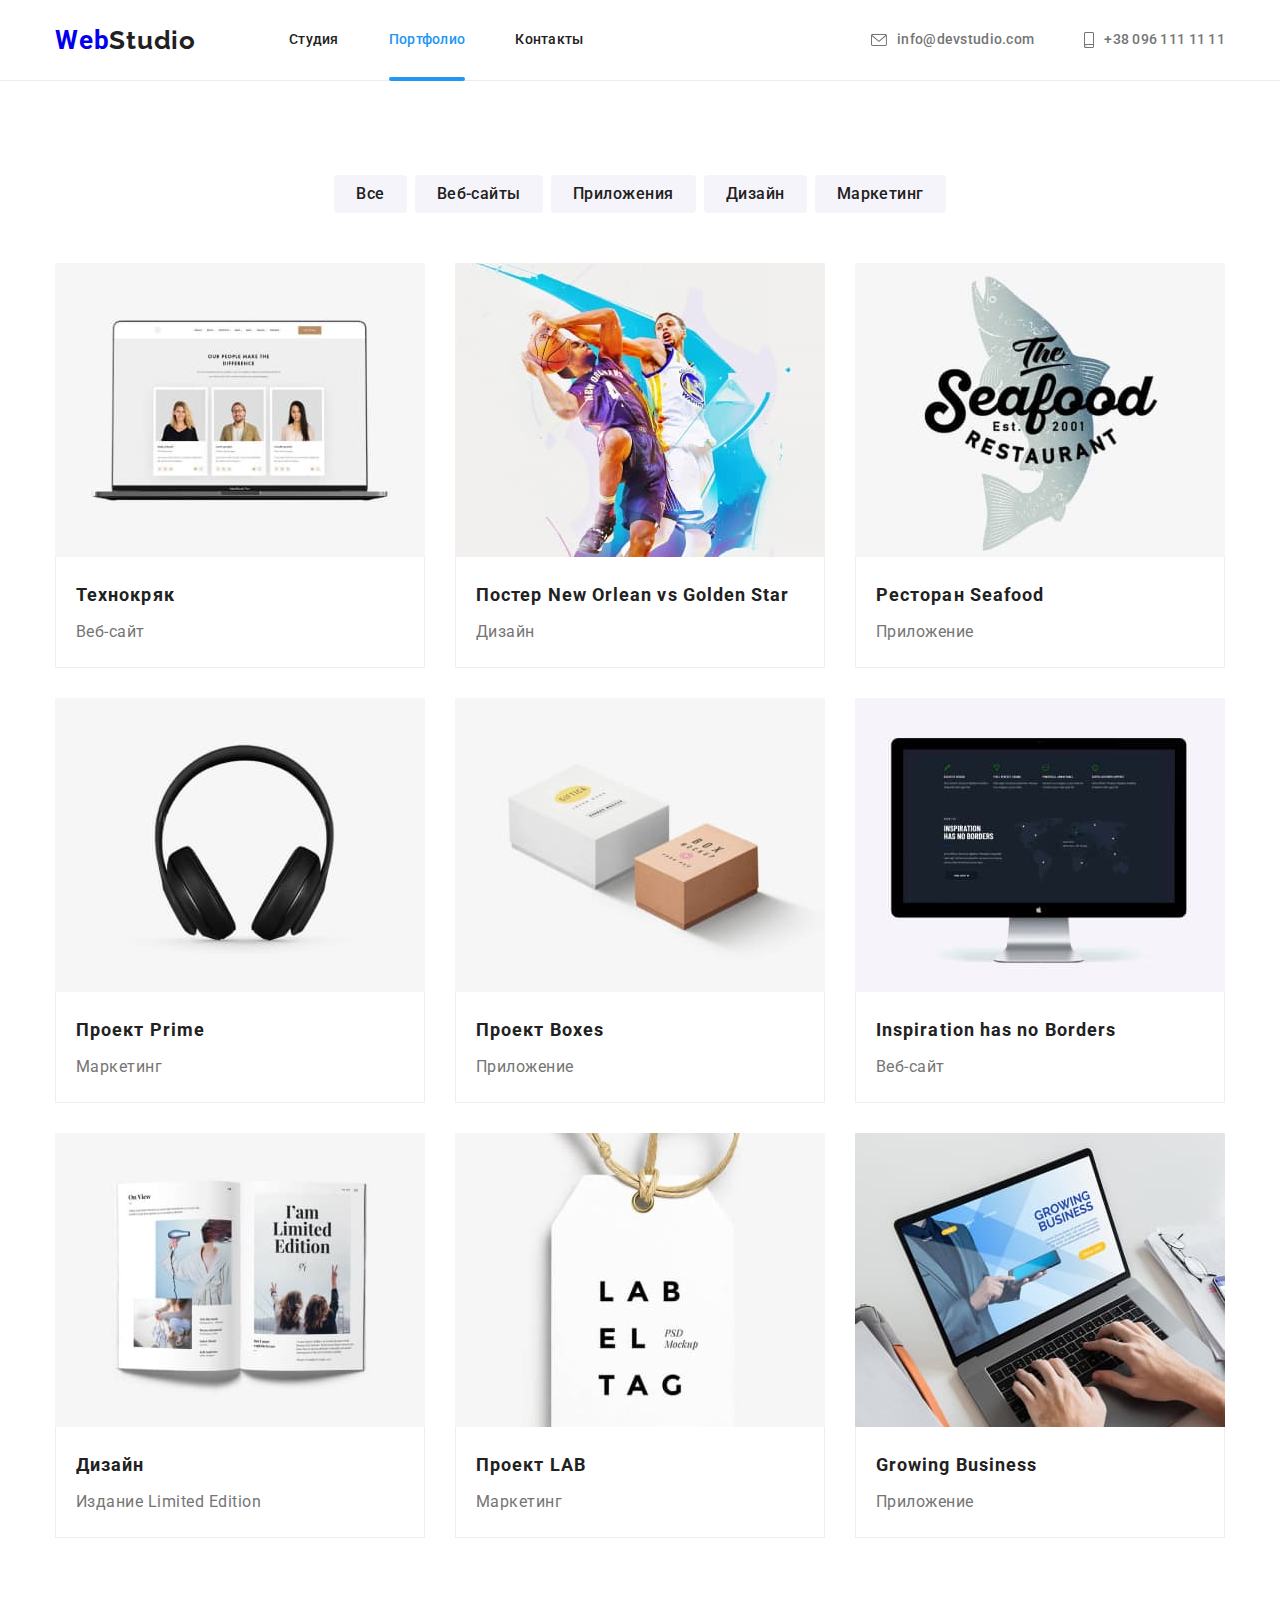
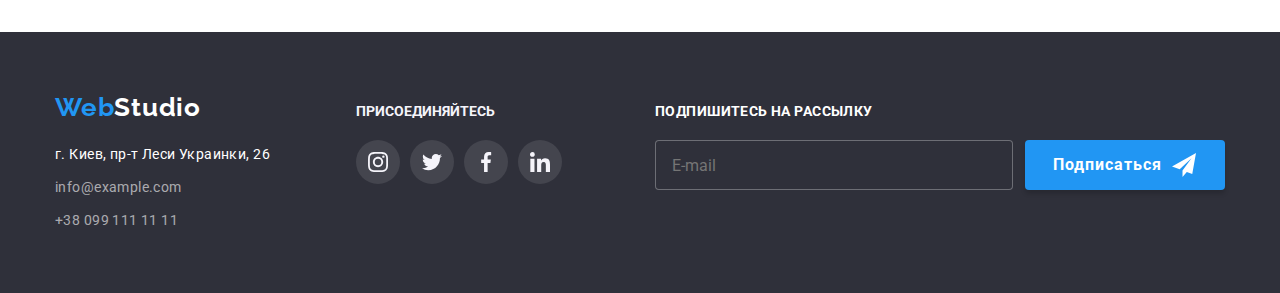
==== commit b7b1098b: "правки" ====
--- a/portfolio.html
+++ b/portfolio.html
@@ -14,7 +14,7 @@
       rel="stylesheet"
       href="https://cdn.jsdelivr.net/npm/modern-normalize@1.1.0/modern-normalize.min.css"
     />
-    <link rel="stylesheet" href="./css/styles.css" />
+    <link rel="stylesheet" href="./css/main.min.css" />
     <title>Портфолио</title>
   </head>
   <body>
@@ -22,31 +22,31 @@
     <header class="header">
       <!-- logo -->
       <div class="header__container container">
-        <nav class="logo">
-          <a class="logo__style" href="./">Web<span class="logo__studio">Studio</span> </a>
+        <nav class="pege-nav">
+          <a class="logo" href="./">Web<span class="logo__studio">Studio</span> </a>
           <!-- /Logo -->
           <ul class="menu">
             <li class="menu__item">
               <a class="menu__link" href="./index.html">Студия</a>
             </li>
             <li class="menu__item">
-              <a class="menu__link current" href="./portfolio.html">Портфолио</a>
+              <a class="menu__link menu__link--current" href="./portfolio.html">Портфолио</a>
             </li>
             <li class="menu__item"><a class="menu__link" href="">Контакты</a></li>
           </ul>
         </nav>
 
-        <ul class="contact">
-          <li class="contact__item">
-            <a class="contact__link" href="mailto:info@devstudio.com"
-              ><svg class="contact__icon" width="16px" height="12px">
+        <ul class="contacts">
+          <li class="contacts__item">
+            <a class="contacts__link" href="mailto:info@devstudio.com"
+              ><svg class="contacts__icon" width="16px" height="12px">
                 <use href="./images/sprite/sprite.svg#email"></use></svg
               >info@devstudio.com</a
             >
           </li>
-          <li class="contact__item">
-            <a class="contact__link" href="tel:+380961111111"
-              ><svg class="contact__icon" width="10px" height="16px">
+          <li class="contacts__item">
+            <a class="contacts__link" href="tel:+380961111111"
+              ><svg class="contacts__icon" width="10px" height="16px">
                 <use href="./images/sprite/sprite.svg#phone"></use></svg
               >+38 096 111 11 11</a
             >
--- a/css/main.min.css
+++ b/css/main.min.css
@@ -0,0 +1 @@
+:root{--primary-font: "Roboto", sans-serif;--secondary-font: "Raleway", sans-serif;--primary-text: #757575;--secondary-text: #212121;--accent-color: #2196f3;--secondary-text-white: #ffffff;--hover-color-btm: #188ce8;--primary-background-color: #ffffff;--secondory-background-color: #f5f4fa;--icon-color: #afb1b8;--transition-speed: 250ms cubic-bezier(0.4, 0, 0.2, 1)}.visually-hidden{position:absolute;white-space:nowrap;width:1px;height:1px;overflow:hidden;border:0;padding:0;clip:rect(0 0 0 0);clip-path:inset(50%);margin:-1px}body{font-family:var(--primary-font);color:var(--primary-text)}a{text-decoration:none}h1,h2,h3,h4,h5,h6,p{margin-top:0;margin-bottom:0}ul,ol{margin-top:0;margin-bottom:0;padding-left:0;list-style:none}img{display:block;max-width:100%;height:auto}button{cursor:pointer;border:0}.section{padding:94px 0}.container{width:1200px;margin-left:auto;margin-right:auto;padding-left:15px;padding-right:15px}.section__title{margin-bottom:50px;font-weight:700;font-size:36px;line-height:1.166;text-align:center;letter-spacing:.03em;color:var(--secondary-text)}.menu__link--current::after{position:absolute;content:"";left:0;bottom:0;border-radius:2px;margin-bottom:-1px;width:100%;height:4px;background-color:var(--accent-color)}.backdrop{position:fixed;display:flex;justify-content:center;align-items:center;top:0;left:0;z-index:1000;height:100%;width:100%;background:rgba(0,0,0,.2);transition:opacity var(--transition-speed),visibility var(--transition-speed),transform var(--transition-speed)}.backdrop.is-hidden{opacity:0;visibility:hidden;pointer-events:none;transform:scale(0.8)}.backdrop__modal{position:absolute;top:50%;left:50%;transform:translate(-50%, -50%);width:528px;height:581px;background-color:var(--primary-background-color);box-shadow:0px 1px 3px rgba(0,0,0,.12),0px 1px 1px rgba(0,0,0,.14),0px 2px 1px rgba(0,0,0,.2);border-radius:4px;padding:40px}.backdrop__close{position:absolute;display:flex;justify-content:center;align-items:center;top:8px;right:8px;width:30px;height:30px;border-radius:50%;background-color:rgba(0,0,0,0);background:#fff;border:1px solid rgba(0,0,0,.1);padding:0}.backdrop__close:hover .backdrop__icon,.backdrop__close:focus .backdrop__icon{fill:var(--accent-color);transition:var(--transition-speed)}.backdrop__icon{fill:#000}.form{display:flex;flex-direction:column}.form__input{display:block;width:100%;height:40px;border:1px solid rgba(33,33,33,.2);border-radius:4px;padding-left:42px;transition:border-color var(--transition-speed)}.form__input:focus{outline:none;border-color:var(--accent-color)}.form__name{display:block;margin-bottom:4px;font-weight:400;font-size:12px;line-height:1.16;letter-spacing:.01em;color:var(--primary-text)}.form__lable{margin-bottom:10px}.form__text--link{font-weight:400;font-size:14px;line-height:1.71;letter-spacing:.03em;text-decoration-line:underline;color:var(--accent-color)}.form__icon{position:relative;display:block}.form__svg{position:absolute;left:12px;top:50%;transform:translate(0, -50%);display:block;transition:fill var(--transition-speed)}.form__input:focus+.form__svg{fill:var(--accent-color)}.form__texterea{display:block;resize:none;width:100%;height:120px;padding:12px 16px;outline:none;transition:border-color var(--transition-speed);border-radius:4px;border:1px solid rgba(33,33,33,.2);margin-bottom:20px}.form__texterea:focus{border-color:var(--accent-color)}.form__texterea::placeholder{font-size:12px;line-height:14px;letter-spacing:.01em;color:rgba(117,117,117,.5)}.form__checkbox:checked+.form__check::before{background-image:url(../images/sprite/check.svg);background-color:#2196f3;background-position:center;box-shadow:var(--transition-speed),background-image var(--transition-speed),background-color var(--transition-speed);border-color:var(--accent-color)}.form__checkbox:focus+.form__check::before{border-color:var(--accent-color);outline:none;transition:border-color var(--transition-speed)}.form__check{display:flex;align-items:center;justify-content:center;font-weight:400;font-size:14px;line-height:1.71;letter-spacing:.03em;margin-bottom:30px}.form__check::before{display:block;width:16px;height:15px;border:2px solid var(--secondary-text);content:"";cursor:pointer;margin-right:7px;box-shadow:0px 4px 4px rgba(0,0,0,.25);background-repeat:no-repeat;background-size:16px 15px;transition:box-shadow var(--transition-speed)}.form__submit{display:inline-block;min-width:200px;font-family:inherit;border-radius:4px;padding:10px 32px;border:rgba(0,0,0,0);font-weight:700;font-size:16px;line-height:1.88;letter-spacing:.06em;align-self:center;text-align:center;background-color:var(--accent-color);color:var(--secondary-text-white);box-shadow:0px 4px 4px rgba(0,0,0,.15);transition:background-color var(--transition-speed),color var(--transition-speed),box-shadow var(--transition-speed)}.form__submit:hover,.form__submit:focus{background-color:var(--hover-color-btm);color:var(--secondary-text-white);box-shadow:0px 4px 4px rgba(0,0,0,.15)}.header{border-bottom:1px solid #ececec}.header__container{display:flex;align-items:center}.menu{display:flex;align-items:center;margin-left:93px}.menu__link{display:block;position:relative;padding-top:32px;padding-bottom:32px;font-weight:500;font-size:14px;line-height:1.14;letter-spacing:.02em;color:var(--secondary-text);transition:color var(--transition-speed)}.menu__link.menu__link--current{color:var(--accent-color)}.menu__link:hover,.menu__link:focus{color:var(--accent-color)}.menu__item:not(:last-child){margin-right:50px}.pege-nav{display:flex;align-items:center}.logo{font-weight:700;font-size:26px;line-height:1.19;letter-spacing:.03em}.logo__studio{font-weight:700;font-size:26px;line-height:1.19;letter-spacing:.03em}.logo__style{color:var(--accent-color)}.logo__studio{color:var(--secondary-text)}.logo__style,.logo__studio{font-family:var(--secondary-font)}.hero{max-width:1600px;height:600px;margin-left:auto;margin-right:auto;padding:200px 0;text-align:center;background-image:linear-gradient(rgba(47, 48, 58, 0.4), rgba(47, 48, 58, 0.4)),url(../images/hero/hero.jpg);background-size:cover;background-color:#c4c4c4;background-position:center;background-repeat:no-repeat}.hero__titel{width:696px;margin-left:auto;margin-right:auto;font-weight:900;font-size:44px;margin-bottom:30px;line-height:1.36;text-align:center;letter-spacing:.06em;text-transform:uppercase;color:var(--secondary-text-white)}.hero__btn{display:inline-block;min-width:200px;font-family:inherit;border-radius:4px;padding:10px 32px;border:rgba(0,0,0,0);font-weight:700;font-size:16px;line-height:1.88;letter-spacing:.06em;align-items:center;text-align:center;background-color:var(--accent-color);color:var(--secondary-text-white);transition:background-color var(--transition-speed),color 250ms var(--transition-speed)}.hero__btn:hover,.hero__btn:focus{background-color:var(--hover-color-btm);color:var(--secondary-text-white)}.description{display:flex;align-content:center;gap:30px}.description__item{width:270px}.description__titel{margin-bottom:10px;font-weight:700;font-size:14px;line-height:1.14;letter-spacing:.03em;text-transform:uppercase;color:var(--secondary-text)}.description__box{background-color:var(--secondory-background-color);height:120px;display:flex;flex-wrap:wrap;align-content:center;justify-content:center;height:120px;margin-bottom:30px;border-radius:4px}.description__text{font-size:14px;line-height:1.71;letter-spacing:.03em}.about{display:flex;gap:30px}.about__text{position:absolute;display:flex;justify-content:center;align-items:center;bottom:0;left:0;width:100%;height:70px;font-weight:700;font-size:14px;line-height:16px;text-align:center;letter-spacing:.03em;text-transform:uppercase;color:var(--secondary-text-white);background:rgba(47,48,58,.8)}.about__box{position:relative}.about--none-padding{padding-top:0}.team{display:flex;align-content:center;gap:30px}.team--background{background:#f5f4fa}.team__titel{margin-bottom:10px;font-weight:500;font-size:16px;line-height:1.19;text-align:center;letter-spacing:.03em;color:var(--secondary-text)}.socials__link{display:flex;justify-content:center;align-items:center;width:44px;height:44px;border-radius:50%;background-color:var(--primary-background-color);transition:background-color var(--transition-speed)}.socials__link:hover,.socials__link:focus{background:var(--accent-color)}.socials{display:flex;justify-content:center;gap:10px}.team__card{padding-top:30px;padding-bottom:30px}.team__text{margin-bottom:16px;font-size:16px;line-height:1.19;text-align:center;letter-spacing:.03em}.socials__svg{fill:var(--icon-color);transition:fill var(--transition-speed)}.socials__link:hover .socials__svg,.socials__link:focus .socials__svg{fill:var(--primary-background-color)}.team__item{box-shadow:0px 1px 3px rgba(0,0,0,.12),0px 1px 1px rgba(0,0,0,.14),0px 2px 1px rgba(0,0,0,.2);border-radius:0px 0px 4px 4px;background:#fff}.clients{display:flex;justify-content:center;gap:30px}.clients__link{display:flex;flex-wrap:wrap;align-content:center;justify-content:center;border:1px solid #afb1b8;border-radius:4px;width:100%;height:100%;transition:border var(--transition-speed)}.clients__link:hover,.clients__link:focus{fill:var(--accent-color);border:1px solid var(--accent-color)}.clients__item{width:170px;height:92px}.clients__logo{fill:var(--icon-color);transition:fill var(--transition-speed)}.clients__link:hover .clients__logo,.clients__link:focus .clients__logo{fill:var(--accent-color)}.contacts__link{display:flex;align-items:center;padding-top:32px;padding-bottom:32px;font-weight:500;font-size:14px;line-height:1.14;letter-spacing:.02em;color:var(--primary-text);transition:color var(--transition-speed)}.contacts__link:hover,.contacts__link:focus{color:var(--accent-color)}.contacts{display:flex;margin-left:auto}.contacts__icon{margin-right:10px;fill:currentColor}.contacts__item+.contacts__item{margin-left:50px}.address{font-style:normal;margin-top:20px}.footer{background-color:#2f303a;padding-top:60px;padding-bottom:60px}.footer__item:not(:last-child){margin-bottom:9px}.footer__row{display:flex;align-items:baseline}.footer__social{margin-left:70px}.footer__titel{display:block;font-weight:700;margin-bottom:20px;font-size:14px;line-height:1.14;text-transform:uppercase;font-style:normal;color:var(--secondory-background-color)}.footer__list{display:flex;justify-content:center;gap:10px}.footer__size{flex-grow:1}.footer__logo{display:block;padding:0;margin-bottom:20px;font-weight:700;font-size:26px;line-height:1.19;letter-spacing:.03em}.footer__logo--studio{font-weight:700;font-size:26px;line-height:1.19;letter-spacing:.03em}.footer__logo,.footer__logo--studio{font-family:var(--secondary-font)}.footer__logo{color:var(--accent-color)}.footer__logo--studio{color:var(--secondary-text-white)}.footer__contact{font-size:14px;line-height:1.71;letter-spacing:.03em;color:rgba(255,255,255,.6);transition:color var(--transition-speed)}.footer__contact:hover,.footer__contact:focus{color:var(--accent-color)}.footer__map{font-size:14px;line-height:1.71;letter-spacing:.03em;color:var(--secondary-text-white);transition:color var(--transition-speed)}.footer__map:hover,.footer__map:focus{color:var(--accent-color)}.footer__link{display:flex;align-content:center;justify-content:center;flex-wrap:wrap;width:44px;height:44px;border-radius:50%;background:rgba(255,255,255,.1);fill:var(--secondory-background-color);transition:background-color var(--transition-speed),color var(--transition-speed)}.footer__link:hover,.footer__link:focus{background-color:var(--accent-color)}.subscribe{display:flex;align-items:center;justify-content:center}.subscribe__email{width:358px;height:50px;padding-left:42px;background-color:#2f303a;border:1px solid rgba(255,255,255,.3);border-radius:4px;padding-top:15px;padding-bottom:15px;padding-left:16px;color:#fff}.subscribe__email:focus{outline:none}.footer__form{display:block;align-items:center;margin-left:93px}.form__text{font-weight:700;font-size:20px;line-height:23px;text-align:center;letter-spacing:.03em;color:var(--secondary-text);margin-bottom:12px}.footer__mailing{display:block;font-weight:700;font-size:14px;line-height:1.14;letter-spacing:.03em;text-transform:uppercase;color:var(--secondary-text-white);margin-bottom:20px}.subscribe__icon{margin-left:10px}.subscribe__btn{display:flex;padding:10px 28px;align-self:center;margin:auto;margin-left:12px;font-weight:700;font-size:16px;line-height:1.88;border:rgba(0,0,0,0);border-radius:4px;align-items:center;text-align:center;letter-spacing:.06em;background-color:var(--accent-color);color:var(--secondary-text-white);box-shadow:0px 4px 4px rgba(0,0,0,.15);width:200px;transition:background-color var(--transition-speed),color var(--transition-speed),box-shadow var(--transition-speed)}.subscribe__btn:hover,.subscribe__btn:focus{background-color:var(--hover-color-btm);color:var(--secondary-text-white)}.button{display:flex;justify-content:center;margin-bottom:50px;gap:8px}.button__filter{background:#f5f4fa;border-radius:4px;padding:6px 22px 6px 22px;border:rgba(0,0,0,0);font-weight:500;font-size:16px;line-height:1.62;text-align:center;letter-spacing:.03em;color:var(--secondary-text);transition:background-color var(--transition-speed),color var(--transition-speed),box-shadow var(--transition-speed)}.button__filter:hover,.button__filter:focus{box-shadow:0px 3px 1px rgba(0,0,0,.1),0px 1px 2px rgba(0,0,0,.08),0px 2px 2px rgba(0,0,0,.12);border-radius:4px;background-color:var(--accent-color);color:var(--secondary-text-white)}.content{display:flex;gap:30px;flex-wrap:wrap;align-items:center}.gallery__img{margin-bottom:4px;font-weight:700;font-size:18px;line-height:2;letter-spacing:.06em;color:var(--secondary-text)}.gallery__text{font-size:16px;line-height:1.88;letter-spacing:.03em;color:var(--primary-text)}.gallery__card{border:1px solid #eee;border-top:none;padding:20px 20px}.gallery__link{transition:box-shadow var(--transition-speed)}.gallery__link:hover,.gallery__link:focus{display:block;background:#fff;box-shadow:0px 1px 1px rgba(0,0,0,.12),0px 4px 4px rgba(0,0,0,.06),1px 4px 6px rgba(0,0,0,.16)}.gallery__wrapper{position:relative;overflow:hidden;display:block}.gallery__overlay{position:absolute;left:0;top:0;width:100%;height:100%;padding:63px 24px;overflow:auto;font-weight:400;font-size:18px;line-height:1.56;letter-spacing:.03em;color:var(--secondary-text-white);background:rgba(33,150,243,.9);transform:translate(0, 100%);transition:transform var(--transition-speed)}.gallery__link:hover .gallery__overlay,.gallery__link:focus .gallery__overlay{transform:translate(0, 0)}/*# sourceMappingURL=main.min.css.map */